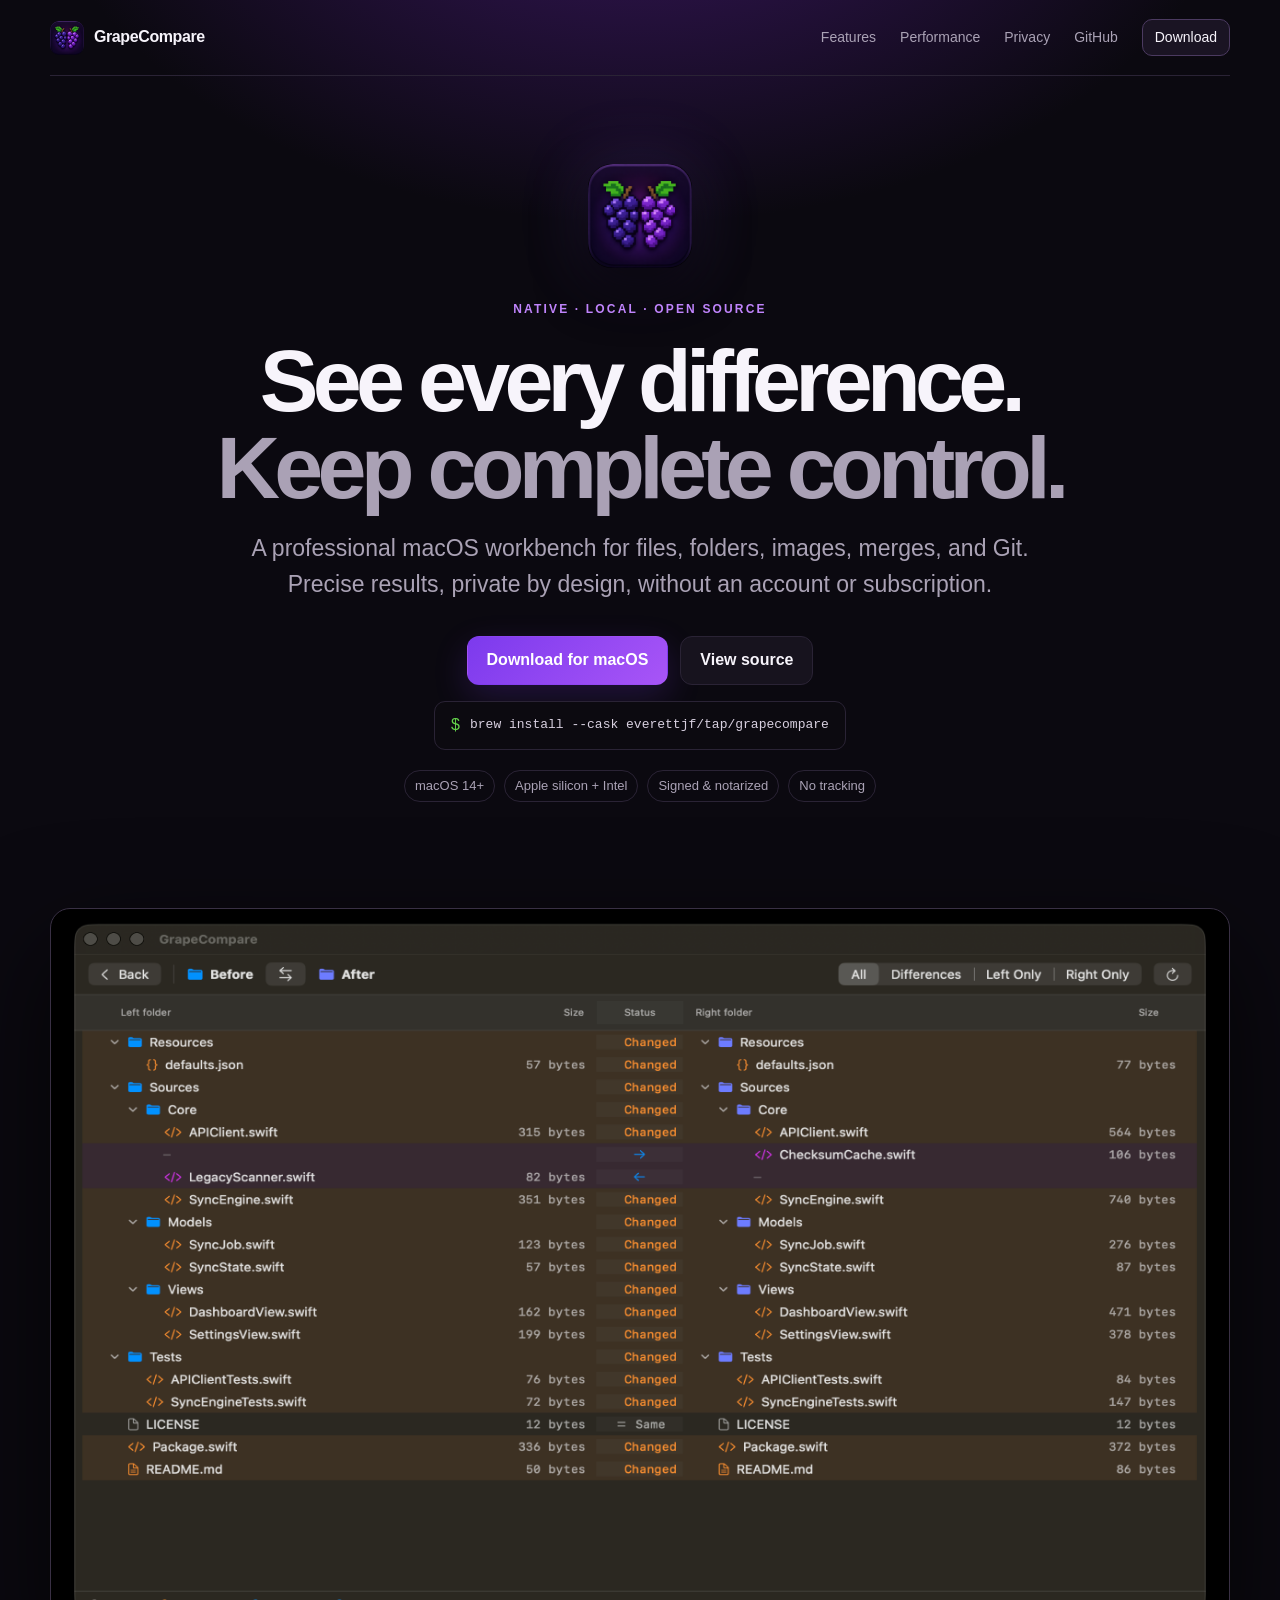
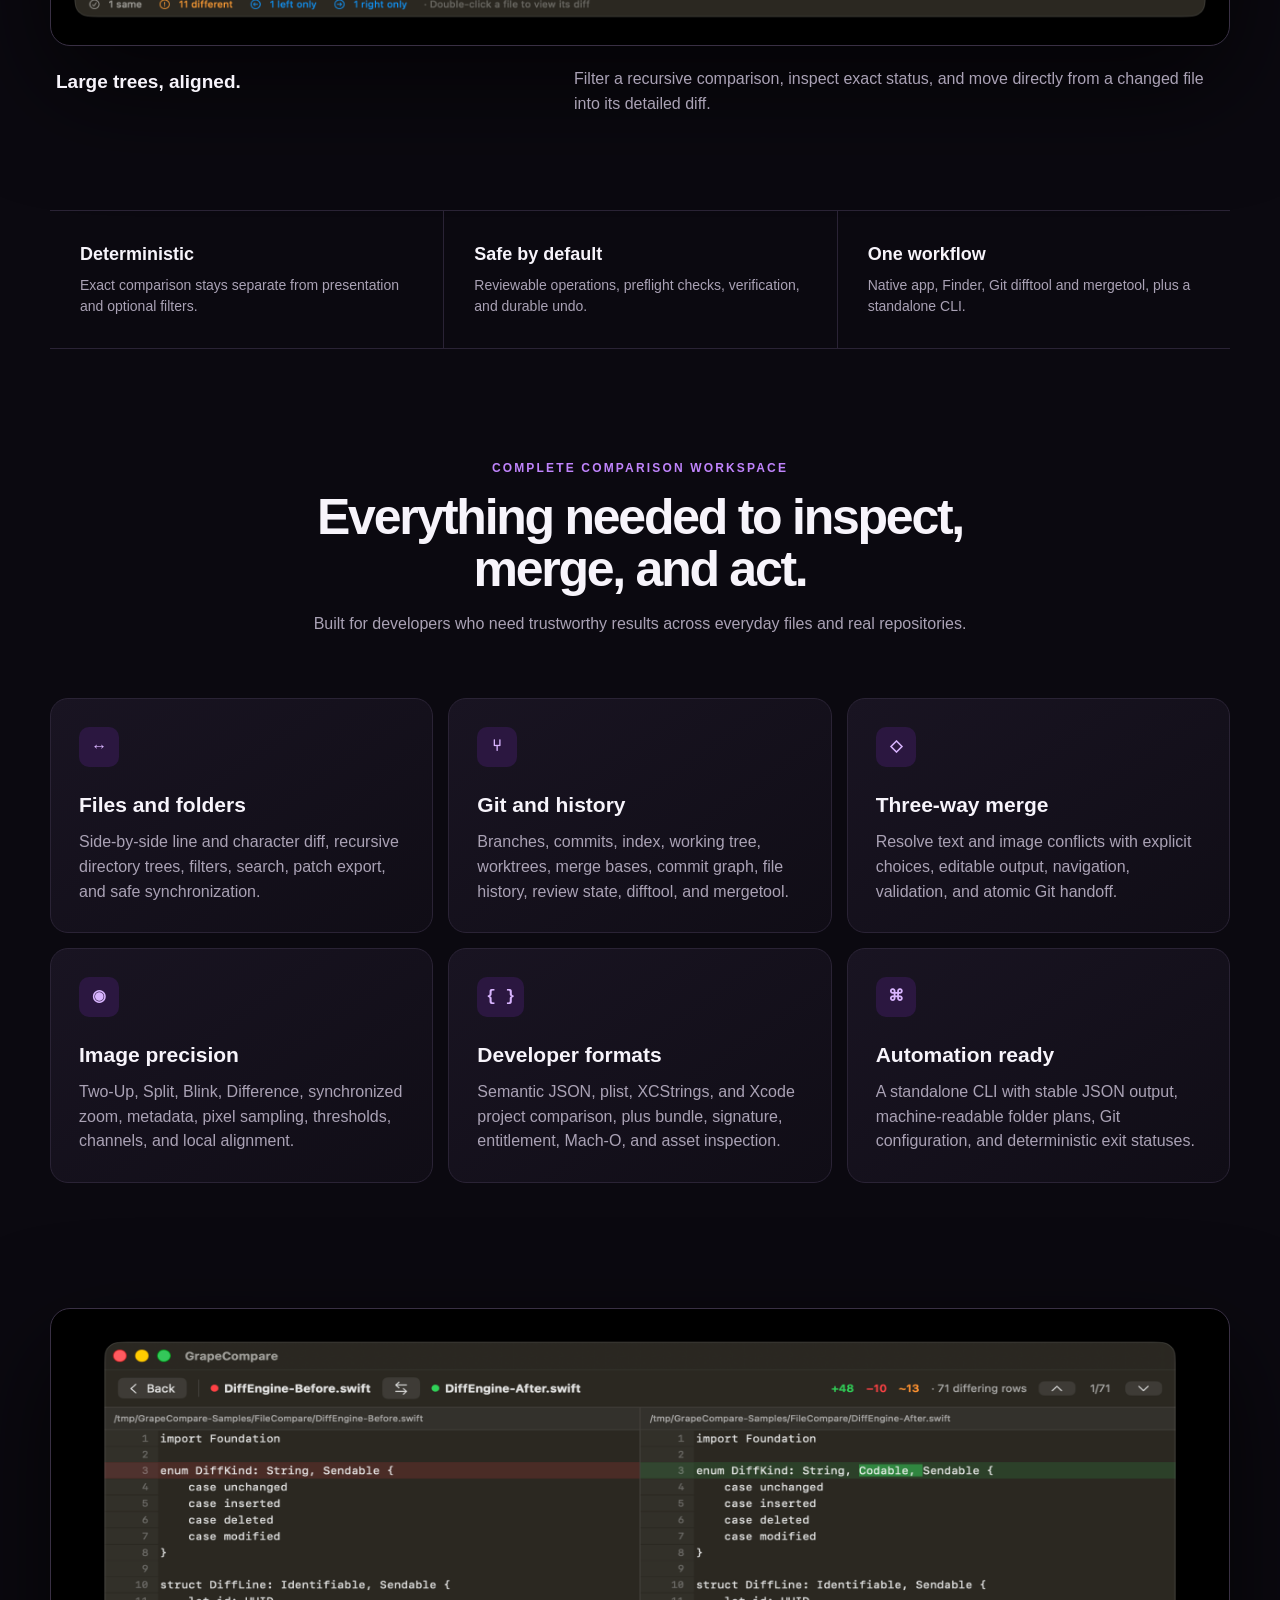
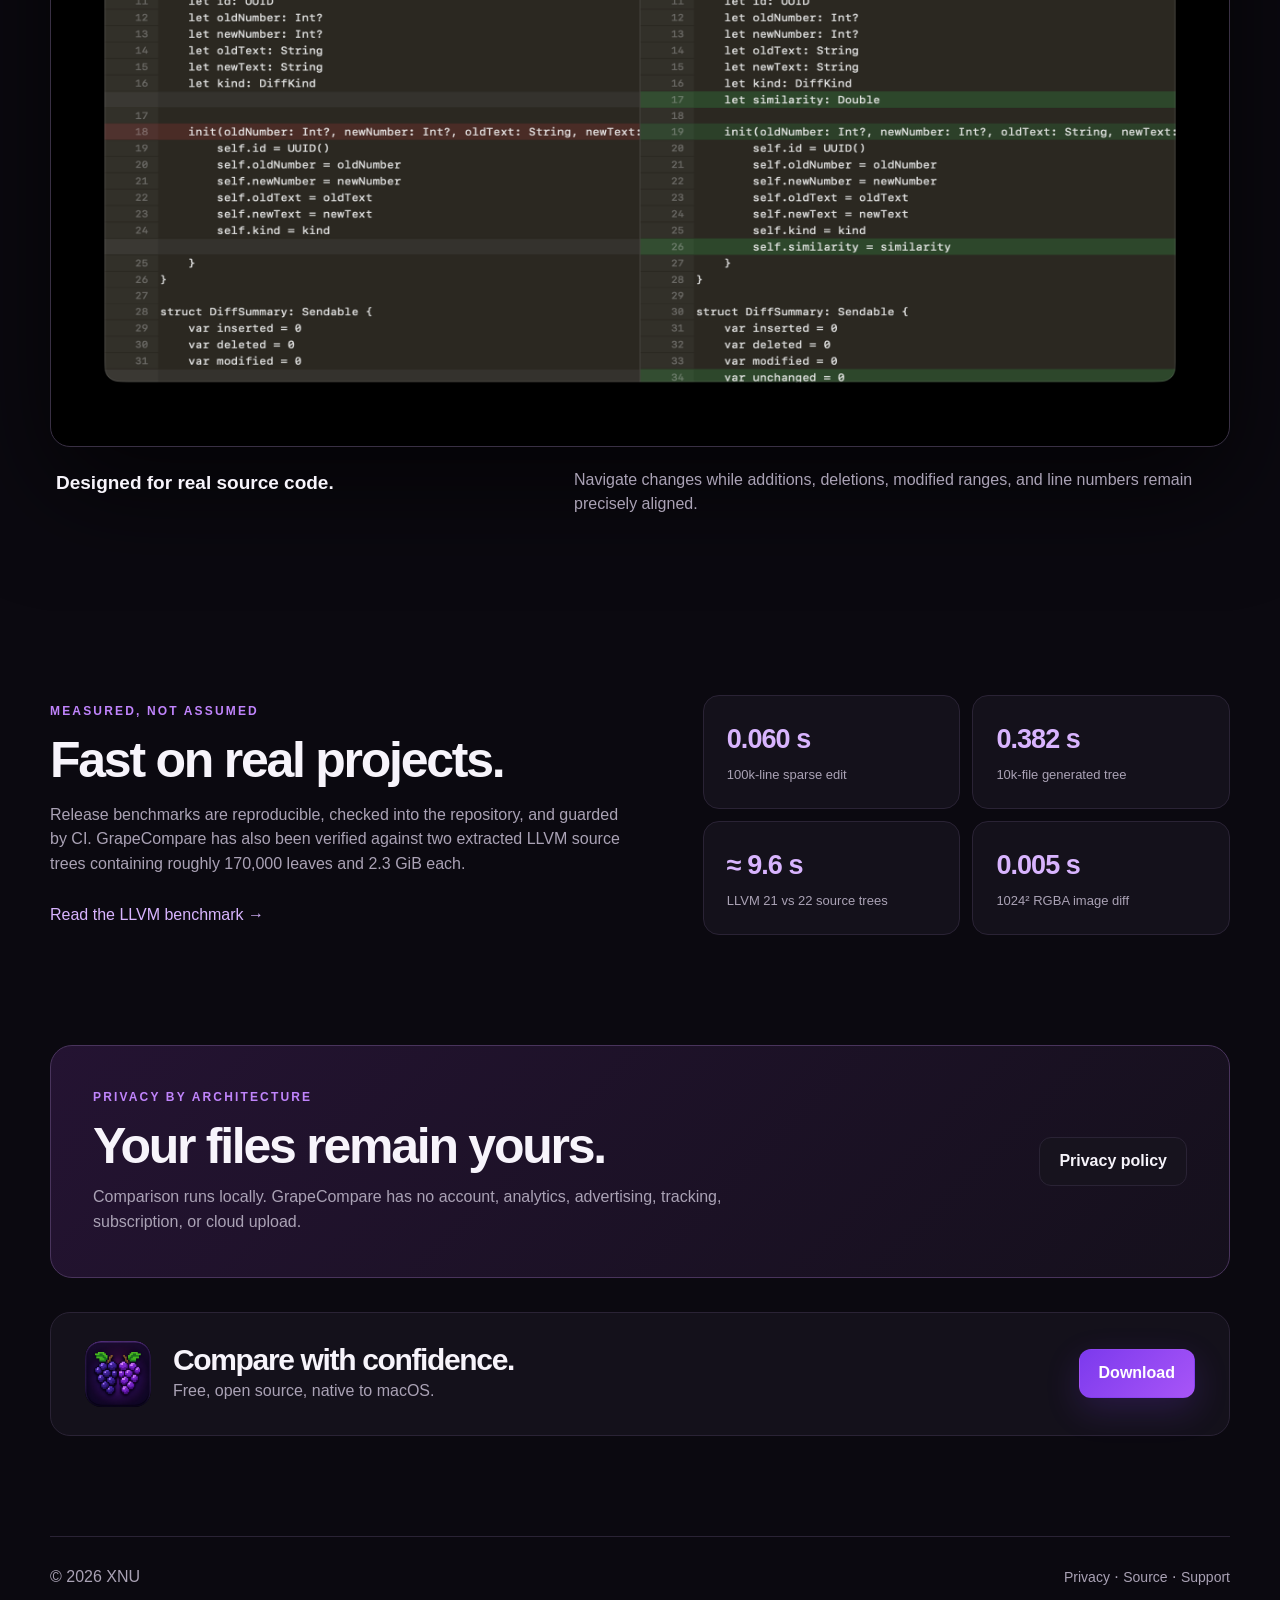
==== docs/index.html @ f24b2fc8 "Polish website and project documentation" ====
<!doctype html>
<html lang="en">
<head>
  <meta charset="utf-8">
  <meta name="viewport" content="width=device-width,initial-scale=1">
  <meta name="description" content="GrapeCompare is a fast, native, open-source comparison app for files, folders, images, merges, and Git on macOS.">
  <meta name="theme-color" content="#100d18">
  <meta property="og:title" content="GrapeCompare — Professional comparison for macOS">
  <meta property="og:description" content="Compare files, folders, images, merges, and Git locally—with no account or subscription.">
  <meta property="og:image" content="https://xnu.app/grapecompare/assets/app-icon.png">
  <title>GrapeCompare — Professional comparison for macOS</title>
  <link rel="icon" href="assets/app-icon.png">
  <link rel="apple-touch-icon" href="assets/app-icon.png">
  <link rel="stylesheet" href="style.css">
</head>
<body>
  <nav class="nav wrap" aria-label="Main navigation">
    <a class="brand" href="./"><img src="assets/app-icon.png" alt="">GrapeCompare</a>
    <div class="nav-links">
      <a href="#features">Features</a>
      <a href="#performance">Performance</a>
      <a href="privacy.html">Privacy</a>
      <a href="https://github.com/everettjf/grapecompare">GitHub</a>
      <a class="nav-download" href="https://github.com/everettjf/grapecompare/releases/latest">Download</a>
    </div>
  </nav>

  <main>
    <section class="hero wrap">
      <div class="hero-icon"><img src="assets/app-icon.png" alt="GrapeCompare pixel-art grape icon"></div>
      <div class="eyebrow">Native · Local · Open source</div>
      <h1>See every difference.<br><span>Keep complete control.</span></h1>
      <p class="lead">A professional macOS workbench for files, folders, images, merges, and Git. Precise results, private by design, without an account or subscription.</p>
      <div class="actions">
        <a class="button primary" href="https://github.com/everettjf/grapecompare/releases/latest">Download for macOS</a>
        <a class="button" href="https://github.com/everettjf/grapecompare">View source</a>
      </div>
      <div class="install-command" aria-label="Homebrew install command"><span>$</span><code>brew install --cask everettjf/tap/grapecompare</code></div>
      <div class="trust"><span>macOS 14+</span><span>Apple silicon + Intel</span><span>Signed &amp; notarized</span><span>No tracking</span></div>
    </section>

    <section class="showcase wrap">
      <div class="window"><img src="assets/folder-diff.png" alt="GrapeCompare showing an aligned project folder comparison"></div>
      <div class="caption"><strong>Large trees, aligned.</strong><span>Filter a recursive comparison, inspect exact status, and move directly from a changed file into its detailed diff.</span></div>
    </section>

    <section class="proof wrap" aria-label="Product principles">
      <div><strong>Deterministic</strong><span>Exact comparison stays separate from presentation and optional filters.</span></div>
      <div><strong>Safe by default</strong><span>Reviewable operations, preflight checks, verification, and durable undo.</span></div>
      <div><strong>One workflow</strong><span>Native app, Finder, Git difftool and mergetool, plus a standalone CLI.</span></div>
    </section>

    <section id="features" class="section-heading wrap">
      <div class="eyebrow">Complete comparison workspace</div>
      <h2>Everything needed to inspect, merge, and act.</h2>
      <p>Built for developers who need trustworthy results across everyday files and real repositories.</p>
    </section>

    <section class="features wrap">
      <article><span class="feature-icon">↔</span><h3>Files and folders</h3><p>Side-by-side line and character diff, recursive directory trees, filters, search, patch export, and safe synchronization.</p></article>
      <article><span class="feature-icon">⑂</span><h3>Git and history</h3><p>Branches, commits, index, working tree, worktrees, merge bases, commit graph, file history, review state, difftool, and mergetool.</p></article>
      <article><span class="feature-icon">◇</span><h3>Three-way merge</h3><p>Resolve text and image conflicts with explicit choices, editable output, navigation, validation, and atomic Git handoff.</p></article>
      <article><span class="feature-icon">◉</span><h3>Image precision</h3><p>Two-Up, Split, Blink, Difference, synchronized zoom, metadata, pixel sampling, thresholds, channels, and local alignment.</p></article>
      <article><span class="feature-icon">{ }</span><h3>Developer formats</h3><p>Semantic JSON, plist, XCStrings, and Xcode project comparison, plus bundle, signature, entitlement, Mach-O, and asset inspection.</p></article>
      <article><span class="feature-icon">⌘</span><h3>Automation ready</h3><p>A standalone CLI with stable JSON output, machine-readable folder plans, Git configuration, and deterministic exit statuses.</p></article>
    </section>

    <section class="showcase second wrap">
      <div class="window"><img src="assets/file-diff.png" alt="GrapeCompare showing a side-by-side Swift source comparison"></div>
      <div class="caption"><strong>Designed for real source code.</strong><span>Navigate changes while additions, deletions, modified ranges, and line numbers remain precisely aligned.</span></div>
    </section>

    <section id="performance" class="performance wrap">
      <div>
        <div class="eyebrow">Measured, not assumed</div>
        <h2>Fast on real projects.</h2>
        <p>Release benchmarks are reproducible, checked into the repository, and guarded by CI. GrapeCompare has also been verified against two extracted LLVM source trees containing roughly 170,000 leaves and 2.3 GiB each.</p>
        <a href="https://github.com/everettjf/grapecompare/blob/main/docs/llvm-real-world-benchmark.md">Read the LLVM benchmark →</a>
      </div>
      <dl>
        <div><dt>0.060 s</dt><dd>100k-line sparse edit</dd></div>
        <div><dt>0.382 s</dt><dd>10k-file generated tree</dd></div>
        <div><dt>≈ 9.6 s</dt><dd>LLVM 21 vs 22 source trees</dd></div>
        <div><dt>0.005 s</dt><dd>1024² RGBA image diff</dd></div>
      </dl>
    </section>

    <section class="privacy-callout wrap">
      <div><div class="eyebrow">Privacy by architecture</div><h2>Your files remain yours.</h2><p>Comparison runs locally. GrapeCompare has no account, analytics, advertising, tracking, subscription, or cloud upload.</p></div>
      <a class="button" href="privacy.html">Privacy policy</a>
    </section>

    <section class="final-cta wrap">
      <img src="assets/app-icon.png" alt="">
      <div><h2>Compare with confidence.</h2><p>Free, open source, native to macOS.</p></div>
      <a class="button primary" href="https://github.com/everettjf/grapecompare/releases/latest">Download</a>
    </section>
  </main>

  <footer class="wrap"><span>© 2026 XNU</span><span><a href="privacy.html">Privacy</a> · <a href="https://github.com/everettjf/grapecompare">Source</a> · <a href="https://github.com/everettjf/grapecompare/issues">Support</a></span></footer>
</body>
</html>
---- docs/style.css ----
:root{color-scheme:dark;--bg:#0b0910;--panel:#14111b;--panel-2:#191422;--line:#2a2335;--text:#f7f4fb;--muted:#aaa2b5;--purple:#a855f7;--purple-2:#7c3aed;--green:#65d44b;--max:1180px}*{box-sizing:border-box}html{scroll-behavior:smooth}body{margin:0;background:radial-gradient(850px 560px at 50% -180px,#3b1763 0,transparent 72%),var(--bg);color:var(--text);font-family:-apple-system,BlinkMacSystemFont,"SF Pro Display","Segoe UI",sans-serif;line-height:1.55}a{color:inherit;text-decoration:none}.wrap{width:min(calc(100% - 40px),var(--max));margin-inline:auto}.nav{min-height:76px;display:flex;align-items:center;justify-content:space-between;border-bottom:1px solid var(--line)}.brand{display:flex;align-items:center;gap:10px;font-weight:760;letter-spacing:-.025em}.brand img{width:34px;height:34px;border-radius:9px}.nav-links{display:flex;align-items:center;gap:24px}.nav-links>a,footer a{color:var(--muted);font-size:14px}.nav-links>a:hover,footer a:hover{color:var(--text)}.nav-links .nav-download{color:var(--text);border:1px solid #4b3a60;border-radius:10px;padding:7px 12px;background:#1a1423}.hero{text-align:center;padding:88px 0 76px}.hero-icon img{width:104px;height:104px;border-radius:24px;box-shadow:0 20px 50px #0009,0 0 70px #8b5cf633}.eyebrow{text-transform:uppercase;letter-spacing:.18em;font-size:12px;font-weight:750;color:#c084fc}.hero .eyebrow{margin-top:24px}h1{font-size:clamp(50px,7.5vw,88px);letter-spacing:-.065em;line-height:.98;margin:20px 0}h1 span{color:#aaa1b5}.lead{font-size:clamp(18px,2.1vw,23px);color:var(--muted);max-width:790px;margin:0 auto}.actions{display:flex;justify-content:center;gap:12px;margin:34px 0 16px}.button{display:inline-flex;min-height:48px;align-items:center;justify-content:center;border:1px solid var(--line);background:#17131e;border-radius:12px;padding:11px 19px;font-weight:680}.button:hover{border-color:#5d4a73;transform:translateY(-1px)}.button.primary{background:linear-gradient(135deg,var(--purple-2),var(--purple));border-color:transparent;color:white;box-shadow:0 12px 34px #7c3aed33}.install-command{display:inline-flex;align-items:center;gap:10px;max-width:100%;padding:11px 16px;border:1px solid var(--line);border-radius:11px;background:#0c0a10;color:#d8d0e0;overflow:auto}.install-command span{color:var(--green)}.install-command code{white-space:nowrap}.trust{display:flex;justify-content:center;flex-wrap:wrap;gap:9px;margin-top:20px}.trust span{border:1px solid var(--line);border-radius:999px;color:var(--muted);font-size:13px;padding:5px 10px}.showcase{padding:30px 0 72px}.window{border:1px solid #393044;border-radius:20px;overflow:hidden;background:#000;box-shadow:0 40px 110px #000a}.window img{display:block;width:100%;height:auto}.caption{display:flex;justify-content:space-between;gap:30px;padding:21px 6px;color:var(--muted)}.caption strong{color:var(--text);font-size:19px}.caption span{max-width:650px}.proof{display:grid;grid-template-columns:repeat(3,1fr);border-block:1px solid var(--line);margin-bottom:110px}.proof div{padding:30px}.proof div+div{border-left:1px solid var(--line)}.proof strong,.proof span{display:block}.proof strong{font-size:18px;margin-bottom:6px}.proof span{color:var(--muted);font-size:14px}.section-heading{text-align:center;max-width:760px}.section-heading h2,.performance h2,.privacy-callout h2,.final-cta h2{font-size:clamp(34px,5vw,50px);line-height:1.05;letter-spacing:-.045em;margin:13px 0}.section-heading p,.performance p,.privacy-callout p,.final-cta p,.features p,.policy p{color:var(--muted)}.features{display:grid;grid-template-columns:repeat(3,1fr);gap:15px;padding:46px 0 110px}.features article{padding:28px;border:1px solid var(--line);border-radius:18px;background:linear-gradient(145deg,var(--panel-2),#100d16)}.features h3{font-size:21px;margin:22px 0 8px}.features p{margin:0}.feature-icon{display:inline-flex;align-items:center;justify-content:center;min-width:40px;height:40px;padding:0 9px;border-radius:10px;background:#2b1740;color:#d8b4fe;font-family:ui-monospace,monospace;font-weight:700}.second{padding-top:15px}.performance{display:grid;grid-template-columns:1.05fr .95fr;gap:70px;align-items:center;padding:85px 0 110px}.performance p{max-width:600px}.performance a{display:inline-block;color:#d8b4fe;margin-top:10px}.performance dl{display:grid;grid-template-columns:1fr 1fr;gap:12px;margin:0}.performance dl div{padding:23px;border:1px solid var(--line);border-radius:16px;background:var(--panel)}.performance dt{font-size:27px;font-weight:750;letter-spacing:-.035em;color:#d8b4fe}.performance dd{margin:4px 0 0;color:var(--muted);font-size:13px}.privacy-callout{margin-bottom:34px;padding:42px;border:1px solid #49345c;border-radius:22px;background:linear-gradient(135deg,#241332,#15101c);display:flex;align-items:center;justify-content:space-between;gap:30px}.privacy-callout p{max-width:700px;margin:0}.final-cta{margin-bottom:100px;padding:28px 34px;border:1px solid var(--line);border-radius:20px;display:flex;align-items:center;gap:22px;background:var(--panel)}.final-cta img{width:66px;height:66px;border-radius:16px}.final-cta div{flex:1}.final-cta h2{font-size:30px;margin:0}.final-cta p{margin:4px 0 0}.policy{max-width:820px;padding:90px 0 120px}.policy h1{font-size:clamp(52px,8vw,78px);margin-bottom:28px}.policy .lead{text-align:left;margin:0 0 68px}.policy section{border-top:1px solid var(--line);padding:28px 0}.policy section h2{font-size:22px;margin:0 0 8px}.policy section p{margin:0}.policy section a{color:#d8b4fe;text-decoration:underline}footer{border-top:1px solid var(--line);padding:28px 0 44px;color:var(--muted);display:flex;justify-content:space-between}@media(max-width:820px){.nav-links a:not(.nav-download){display:none}.hero{padding-top:68px}.proof,.features,.performance{grid-template-columns:1fr}.proof div+div{border-left:0;border-top:1px solid var(--line)}.proof{margin-bottom:80px}.features{padding-bottom:70px}.performance{gap:35px;padding-top:55px}.actions,.caption,.privacy-callout,.final-cta{flex-direction:column}.caption{gap:8px}.privacy-callout,.final-cta{align-items:flex-start;padding:28px}.privacy-callout .button,.final-cta .button{width:100%}}@media(max-width:520px){.wrap{width:min(calc(100% - 24px),var(--max))}.nav{min-height:66px}.hero-icon img{width:86px;height:86px}.hero{padding-top:52px}.actions{align-items:stretch}.actions .button{width:100%}.performance dl{grid-template-columns:1fr}.caption{padding-inline:2px}footer{gap:12px;flex-direction:column}}
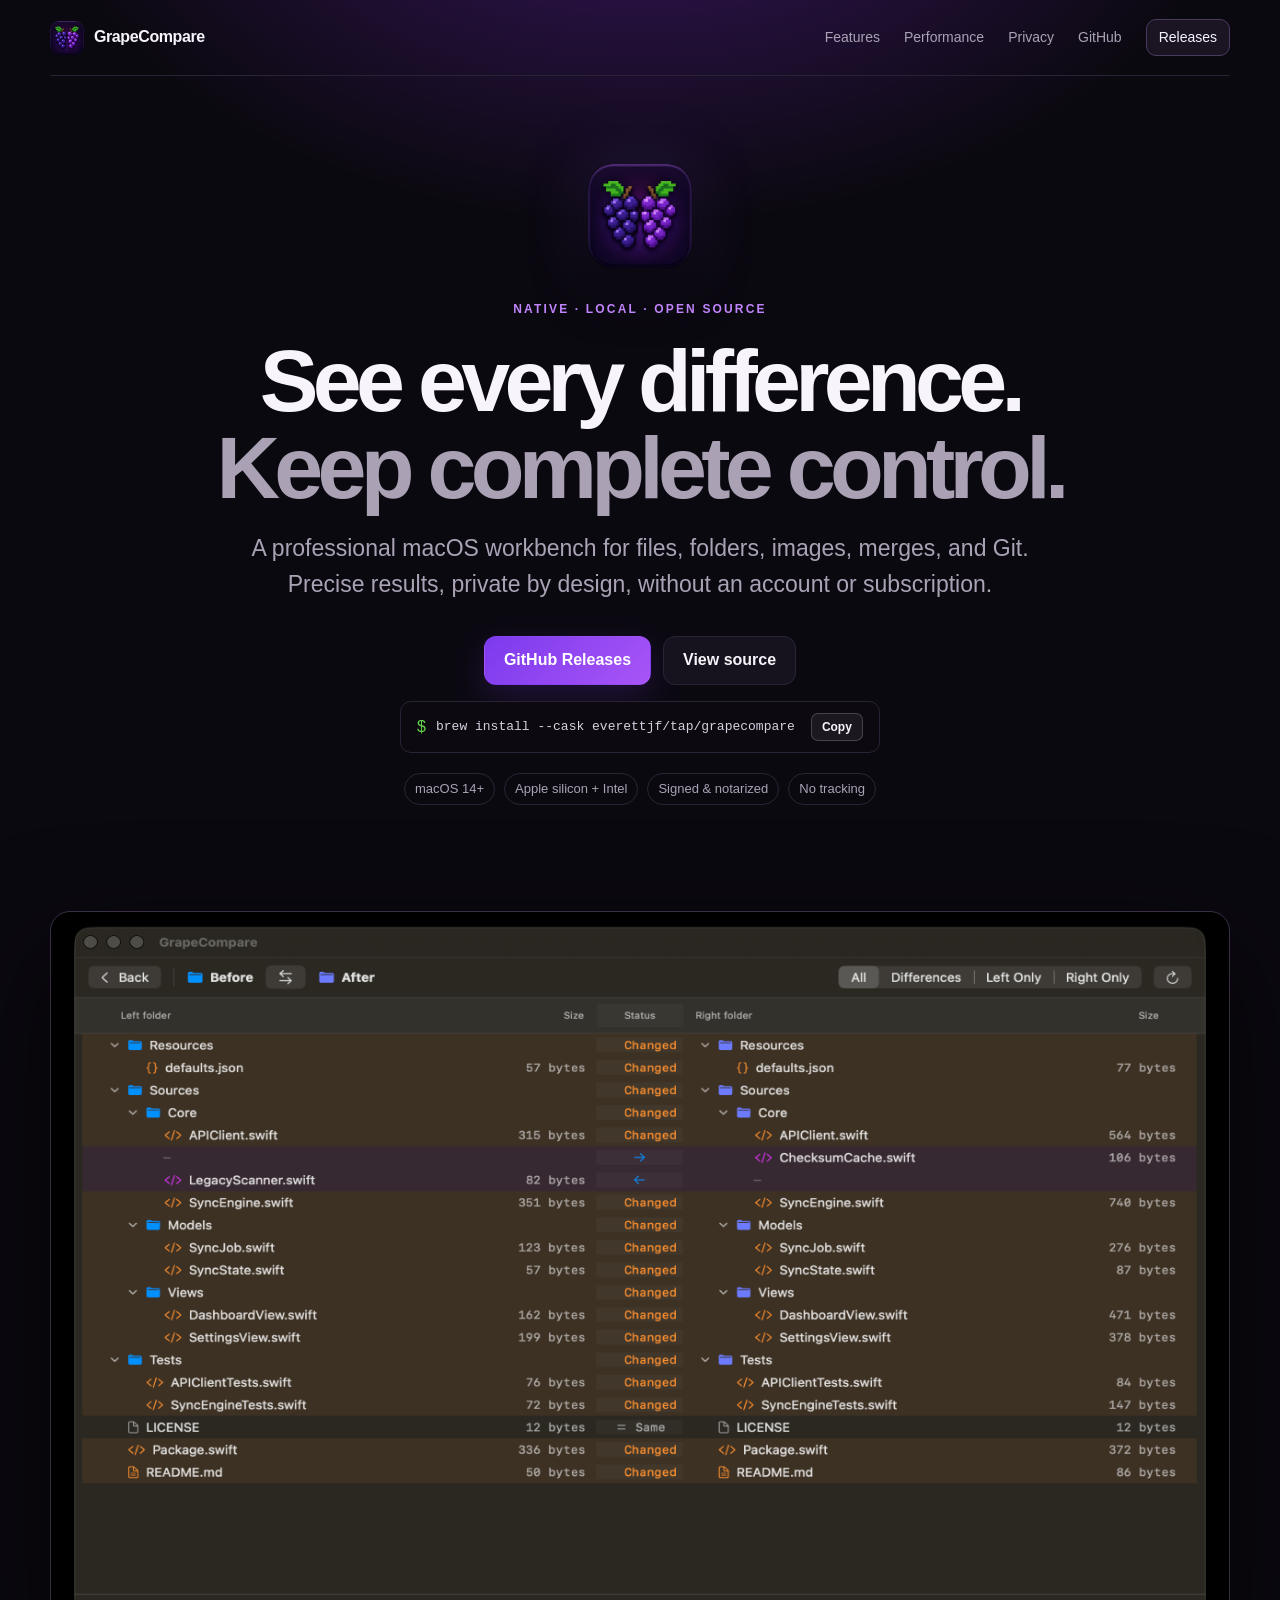
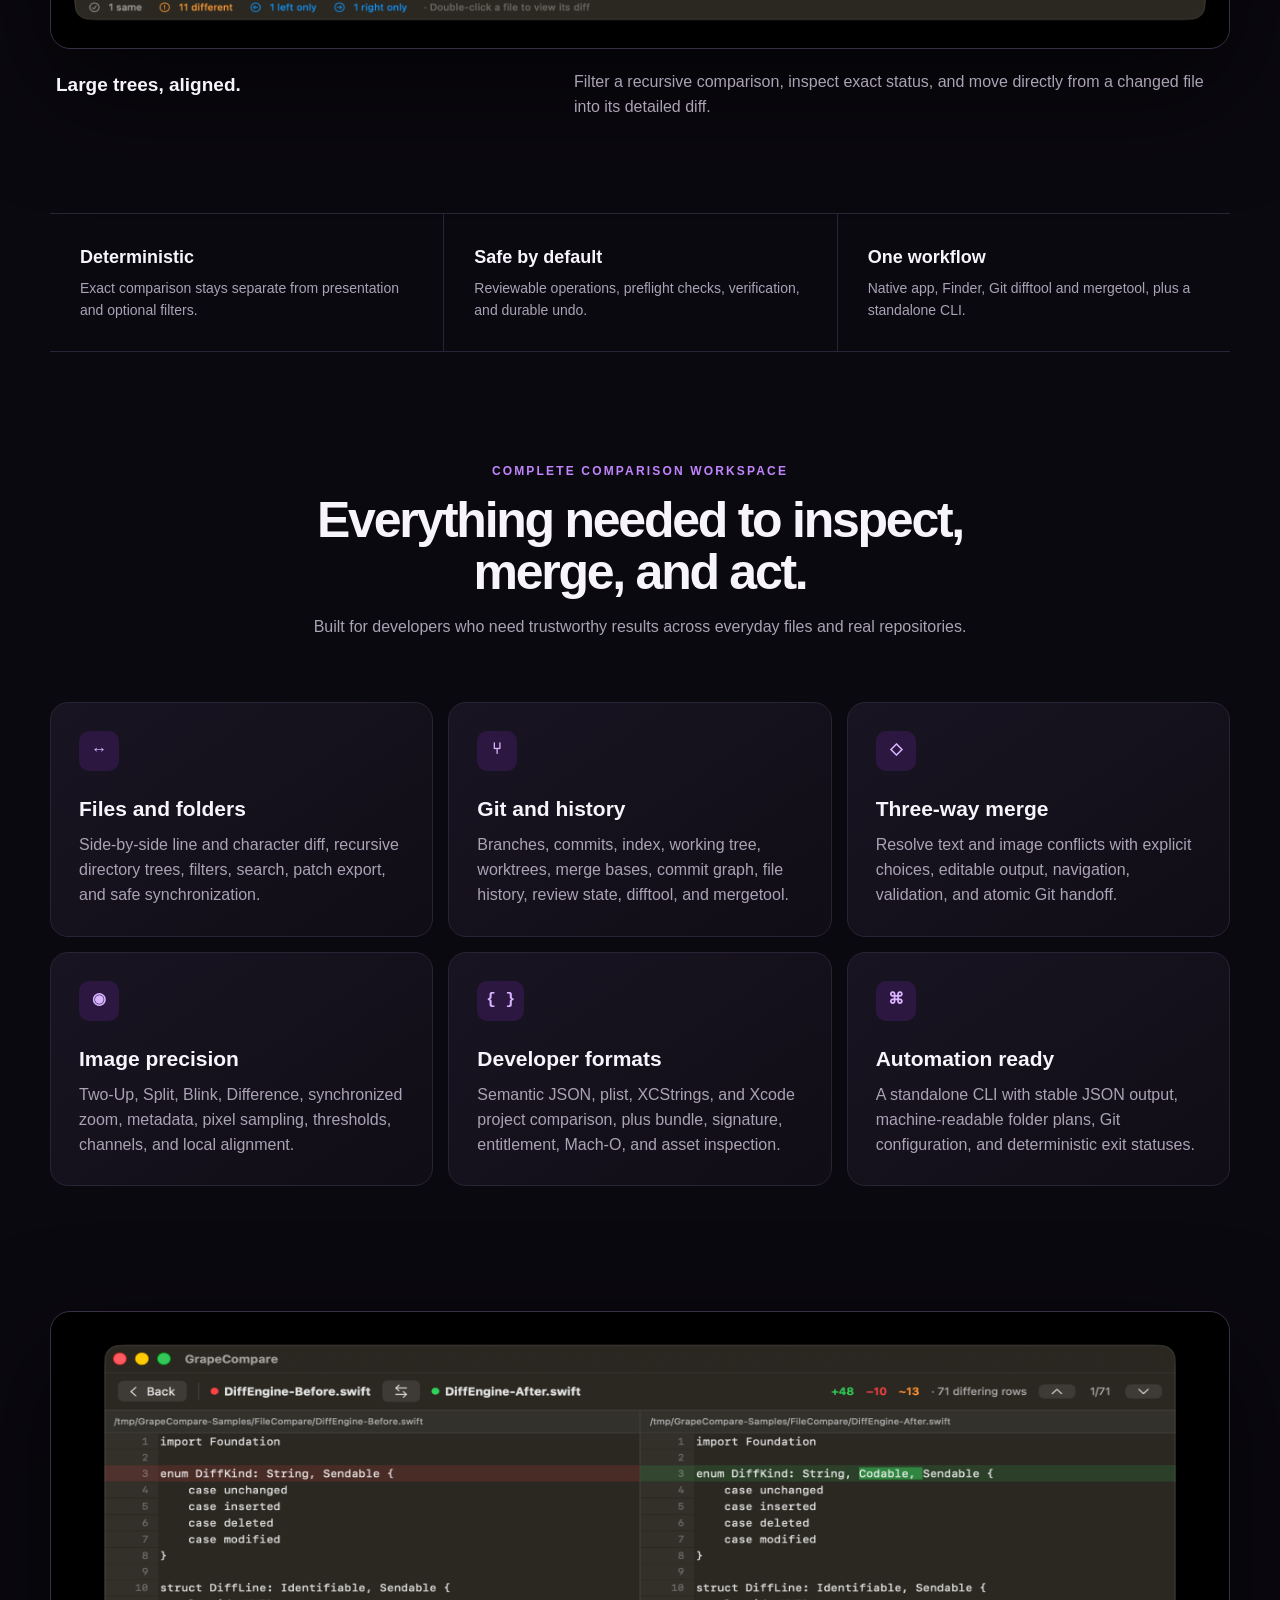
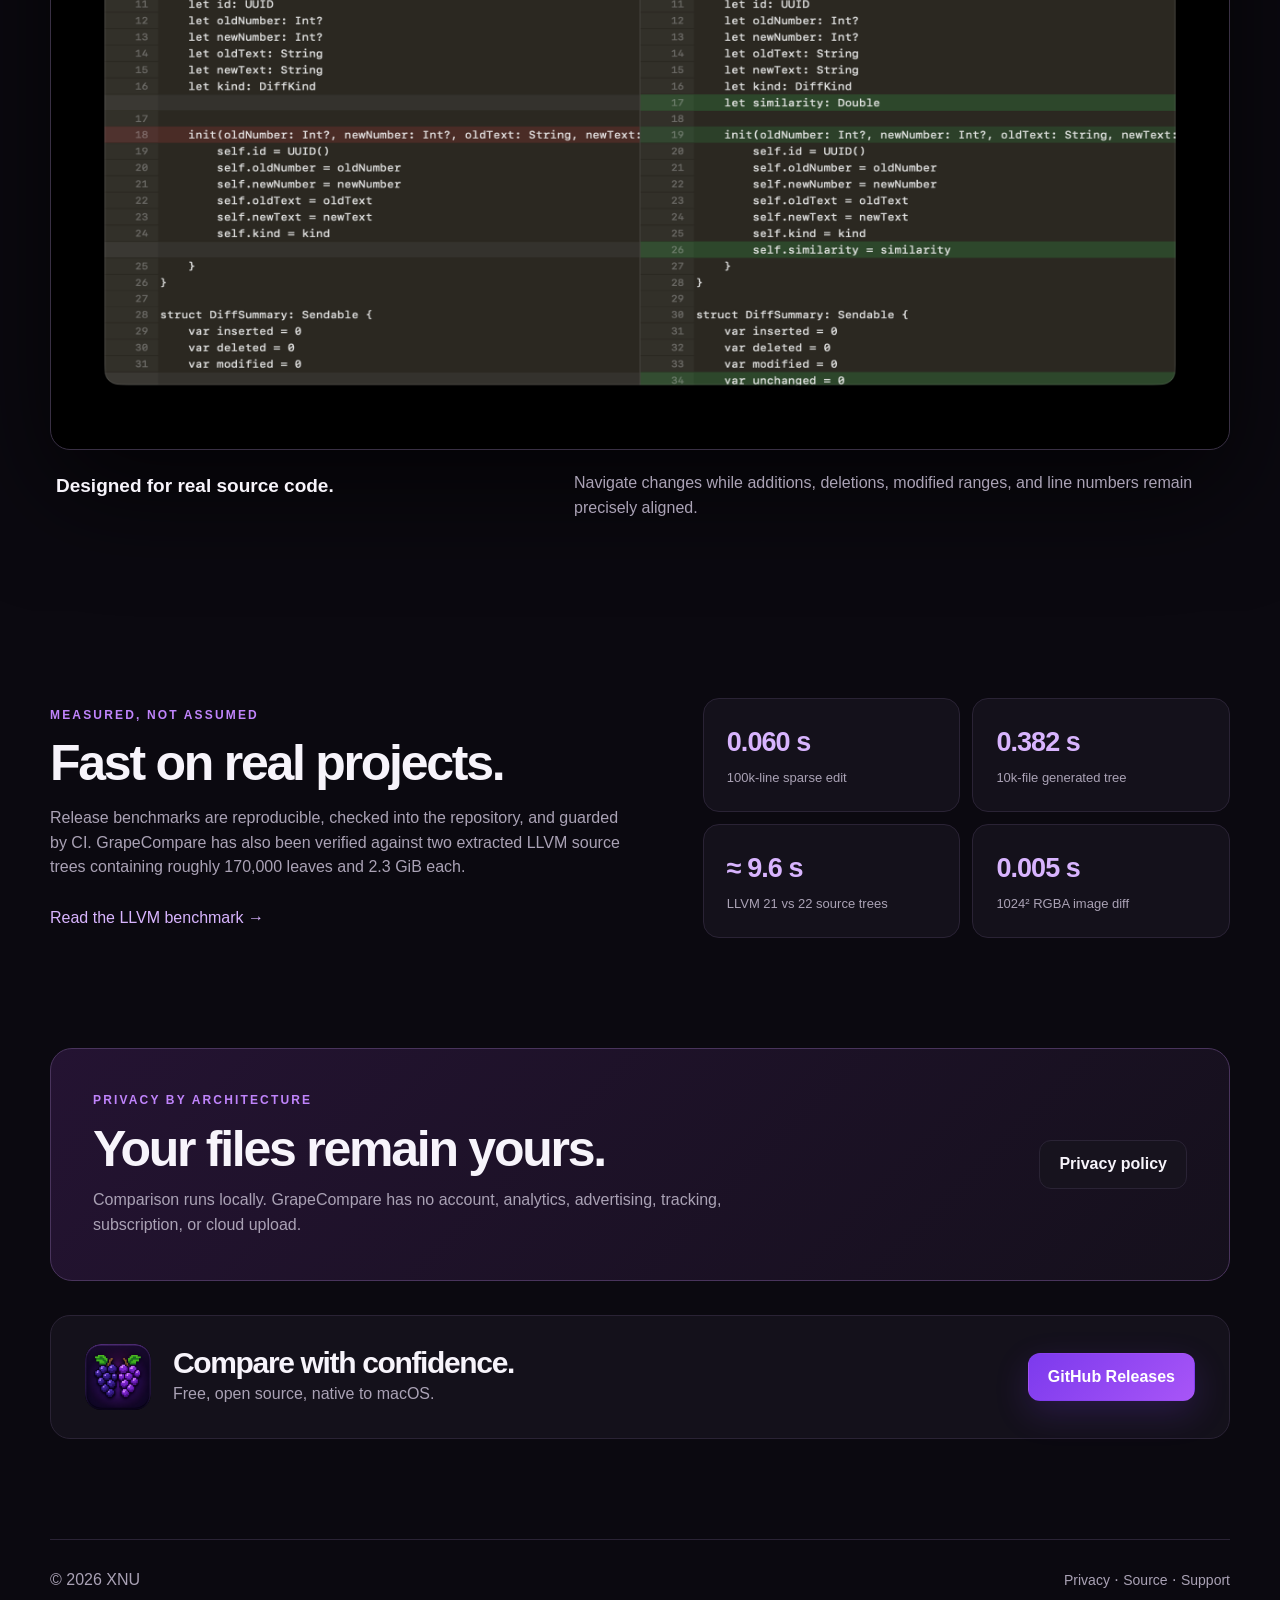
==== commit 15320398: "feat: improve website install actions" ====
--- a/docs/index.html
+++ b/docs/index.html
@@ -12,6 +12,7 @@
   <link rel="icon" href="assets/app-icon.png">
   <link rel="apple-touch-icon" href="assets/app-icon.png">
   <link rel="stylesheet" href="style.css">
+  <link rel="stylesheet" href="copy-command.css">
 </head>
 <body>
   <nav class="nav wrap" aria-label="Main navigation">
@@ -21,7 +22,7 @@
       <a href="#performance">Performance</a>
       <a href="privacy.html">Privacy</a>
       <a href="https://github.com/everettjf/grapecompare">GitHub</a>
-      <a class="nav-download" href="https://github.com/everettjf/grapecompare/releases/latest">Download</a>
+      <a class="nav-download" href="https://github.com/everettjf/grapecompare/releases/latest" target="_blank" rel="noopener noreferrer">Releases</a>
     </div>
   </nav>
 
@@ -32,10 +33,10 @@
       <h1>See every difference.<br><span>Keep complete control.</span></h1>
       <p class="lead">A professional macOS workbench for files, folders, images, merges, and Git. Precise results, private by design, without an account or subscription.</p>
       <div class="actions">
-        <a class="button primary" href="https://github.com/everettjf/grapecompare/releases/latest">Download for macOS</a>
+        <a class="button primary" href="https://github.com/everettjf/grapecompare/releases/latest" target="_blank" rel="noopener noreferrer">GitHub Releases</a>
         <a class="button" href="https://github.com/everettjf/grapecompare">View source</a>
       </div>
-      <div class="install-command" aria-label="Homebrew install command"><span>$</span><code>brew install --cask everettjf/tap/grapecompare</code></div>
+      <div class="install-command" aria-label="Homebrew install command"><span>$</span><code>brew install --cask everettjf/tap/grapecompare</code><button class="copy-button" type="button" data-copy="brew install --cask everettjf/tap/grapecompare" aria-label="Copy Homebrew installation command">Copy</button></div>
       <div class="trust"><span>macOS 14+</span><span>Apple silicon + Intel</span><span>Signed &amp; notarized</span><span>No tracking</span></div>
     </section>
 
@@ -93,10 +94,11 @@
     <section class="final-cta wrap">
       <img src="assets/app-icon.png" alt="">
       <div><h2>Compare with confidence.</h2><p>Free, open source, native to macOS.</p></div>
-      <a class="button primary" href="https://github.com/everettjf/grapecompare/releases/latest">Download</a>
+      <a class="button primary" href="https://github.com/everettjf/grapecompare/releases/latest" target="_blank" rel="noopener noreferrer">GitHub Releases</a>
     </section>
   </main>
 
   <footer class="wrap"><span>© 2026 XNU</span><span><a href="privacy.html">Privacy</a> · <a href="https://github.com/everettjf/grapecompare">Source</a> · <a href="https://github.com/everettjf/grapecompare/issues">Support</a></span></footer>
+  <script src="copy-command.js"></script>
 </body>
 </html>
--- a/docs/copy-command.css
+++ b/docs/copy-command.css
@@ -0,0 +1 @@
+.copy-button{flex:0 0 auto;margin-left:6px;border:1px solid #ffffff30;border-radius:7px;background:#ffffff10;color:var(--text);padding:6px 10px;font:700 12px -apple-system,BlinkMacSystemFont,"Segoe UI",sans-serif;cursor:pointer}.copy-button:hover{background:#ffffff1c}.copy-button:focus-visible{outline:2px solid #c084fc;outline-offset:2px}
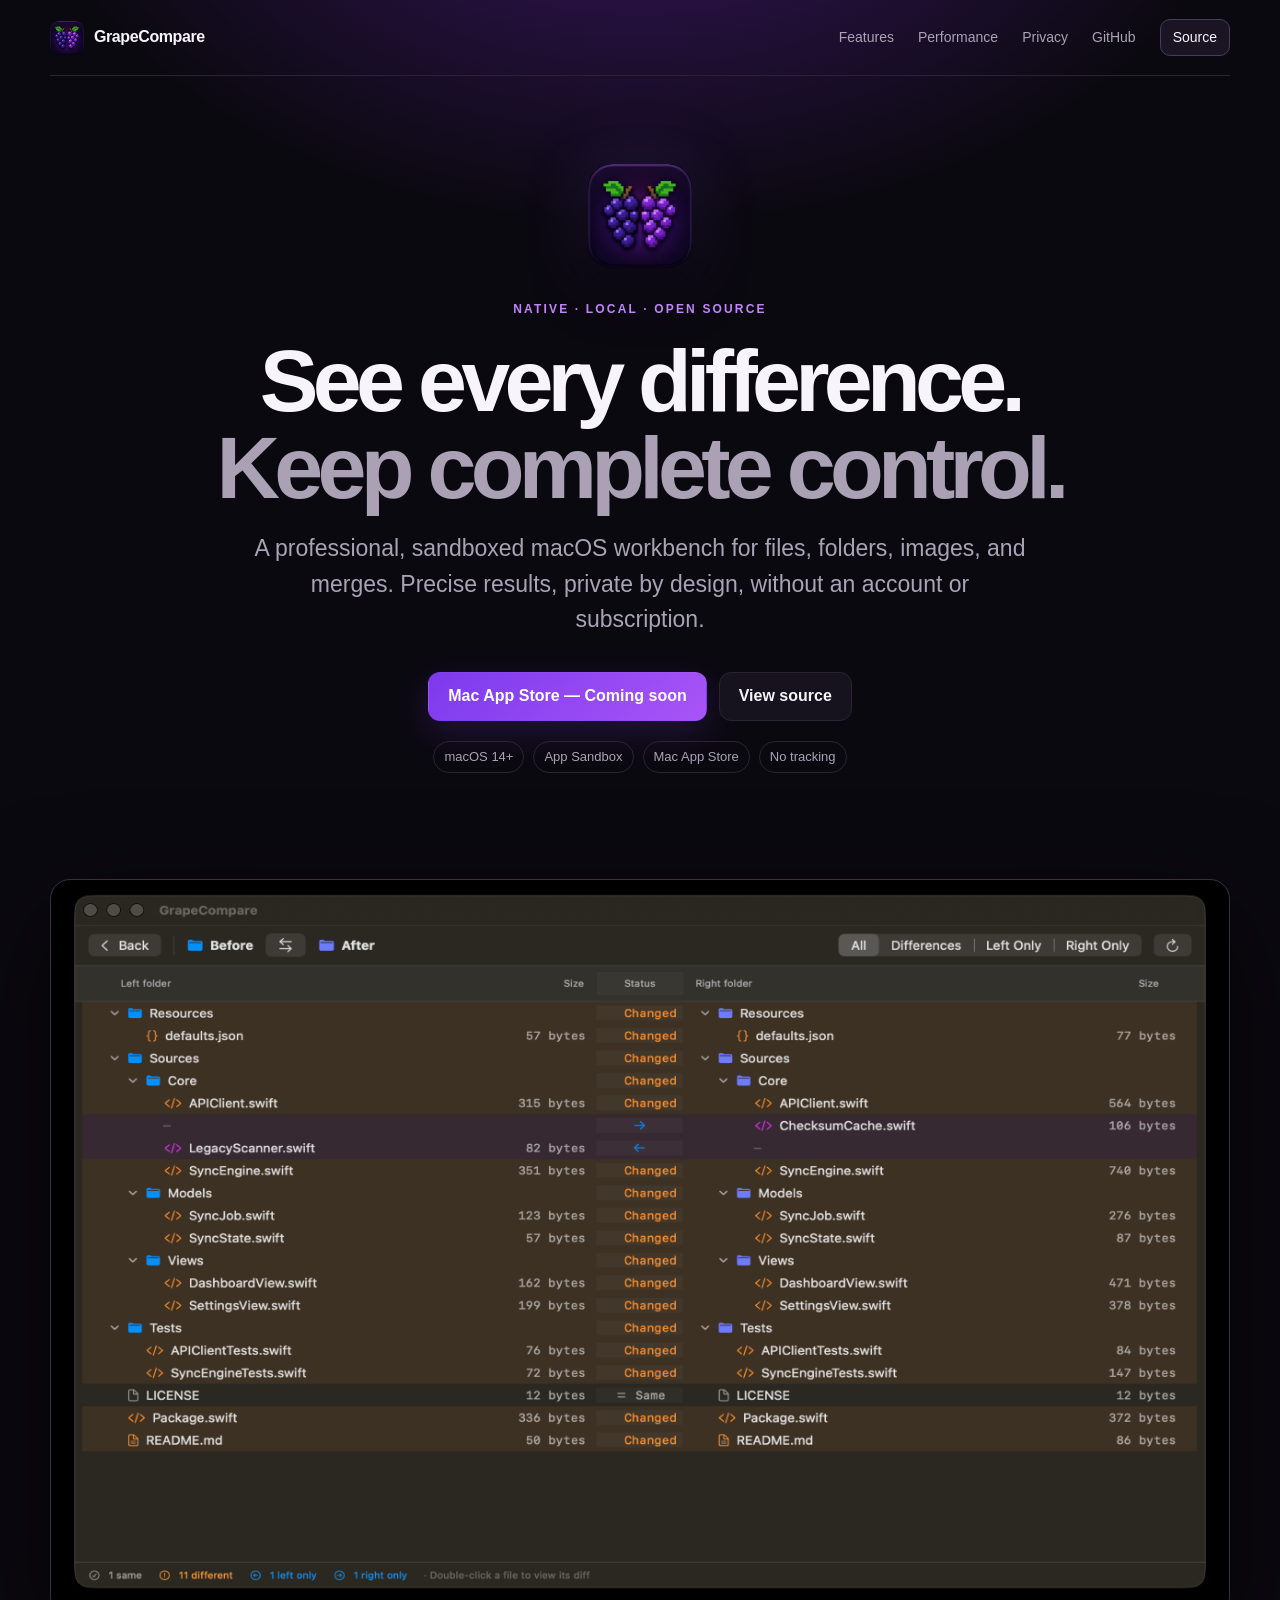
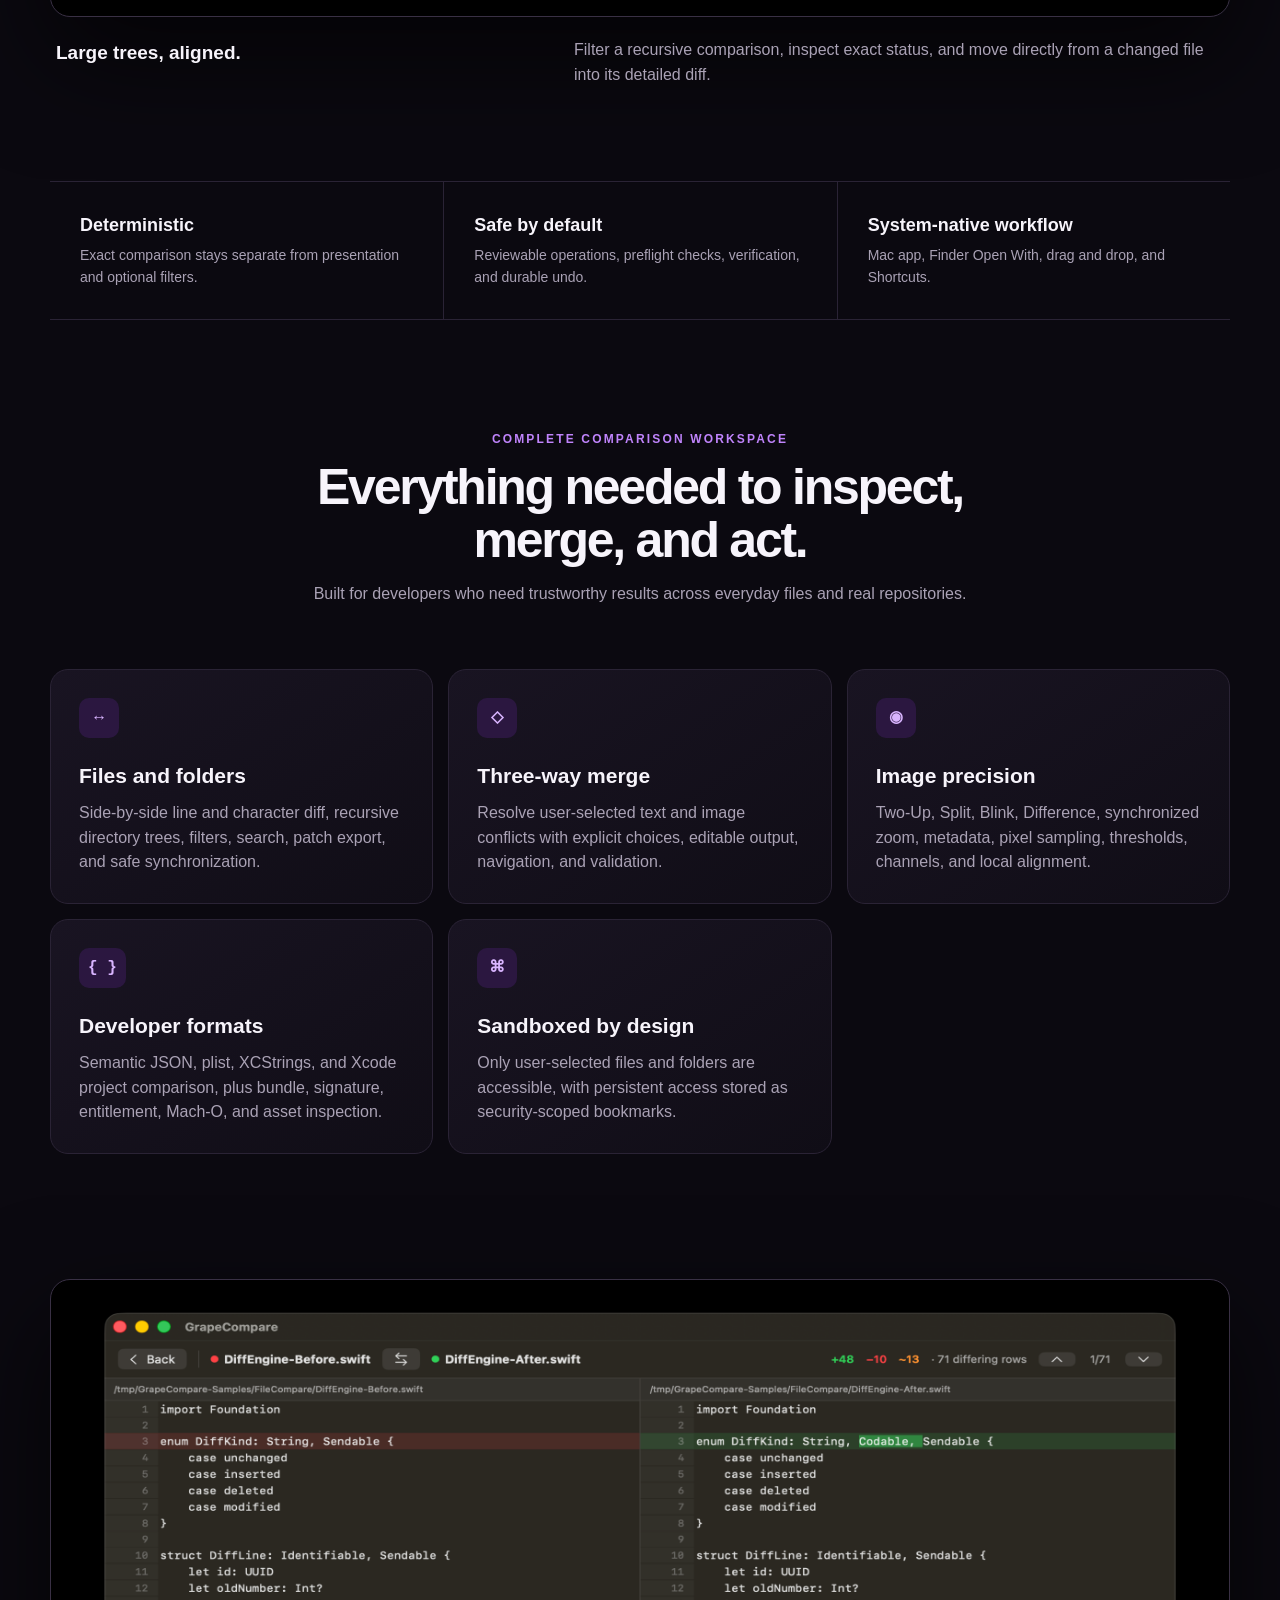
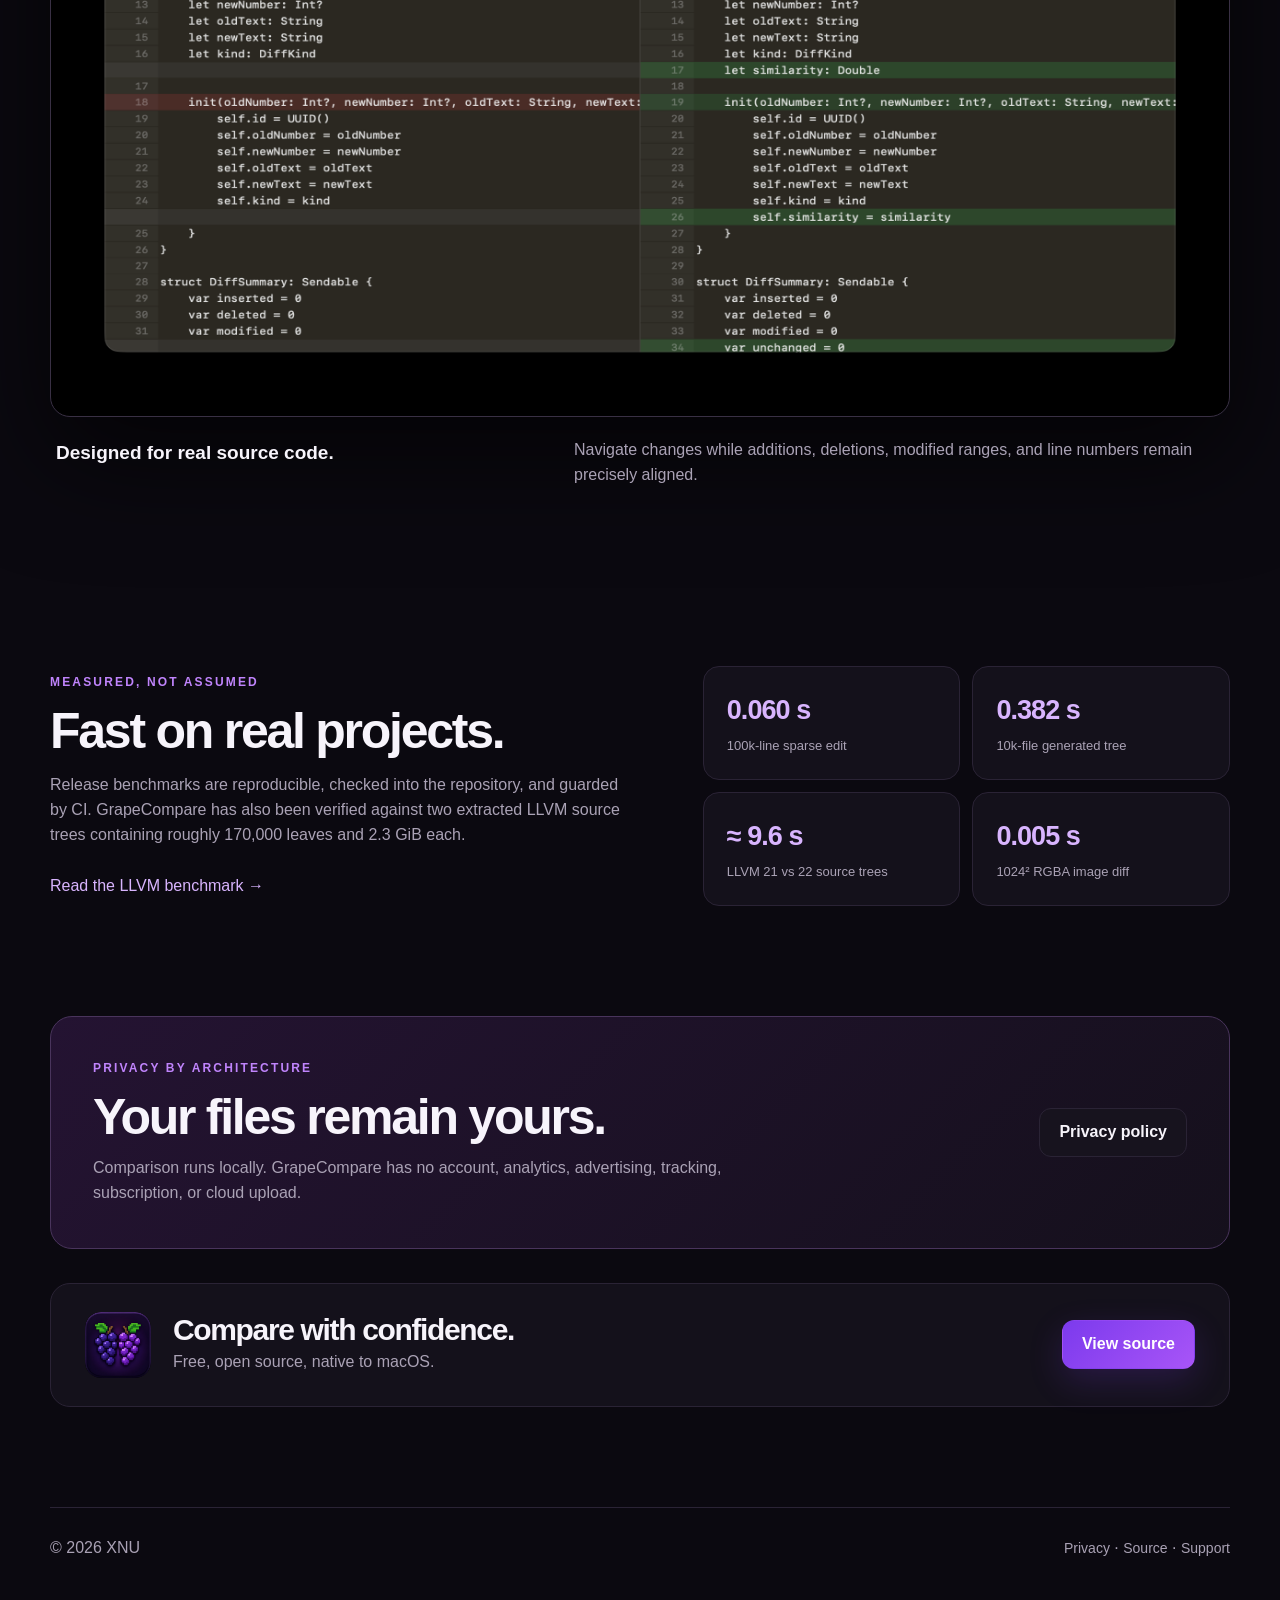
==== commit eb4ac6c9: "feat: make GrapeCompare App Store only" ====
--- a/docs/index.html
+++ b/docs/index.html
@@ -3,10 +3,10 @@
 <head>
   <meta charset="utf-8">
   <meta name="viewport" content="width=device-width,initial-scale=1">
-  <meta name="description" content="GrapeCompare is a fast, native, open-source comparison app for files, folders, images, merges, and Git on macOS.">
+  <meta name="description" content="GrapeCompare is a private, sandboxed Mac App Store comparison app for files, folders, images, and merges.">
   <meta name="theme-color" content="#100d18">
   <meta property="og:title" content="GrapeCompare — Professional comparison for macOS">
-  <meta property="og:description" content="Compare files, folders, images, merges, and Git locally—with no account or subscription.">
+  <meta property="og:description" content="Compare files, folders, images, and merges locally in the macOS App Sandbox.">
   <meta property="og:image" content="https://xnu.app/grapecompare/assets/app-icon.png">
   <title>GrapeCompare — Professional comparison for macOS</title>
   <link rel="icon" href="assets/app-icon.png">
@@ -22,7 +22,7 @@
       <a href="#performance">Performance</a>
       <a href="privacy.html">Privacy</a>
       <a href="https://github.com/everettjf/grapecompare">GitHub</a>
-      <a class="nav-download" href="https://github.com/everettjf/grapecompare/releases/latest" target="_blank" rel="noopener noreferrer">Releases</a>
+      <a class="nav-download" href="https://github.com/everettjf/grapecompare" target="_blank" rel="noopener noreferrer">Source</a>
     </div>
   </nav>
 
@@ -31,13 +31,12 @@
       <div class="hero-icon"><img src="assets/app-icon.png" alt="GrapeCompare pixel-art grape icon"></div>
       <div class="eyebrow">Native · Local · Open source</div>
       <h1>See every difference.<br><span>Keep complete control.</span></h1>
-      <p class="lead">A professional macOS workbench for files, folders, images, merges, and Git. Precise results, private by design, without an account or subscription.</p>
+      <p class="lead">A professional, sandboxed macOS workbench for files, folders, images, and merges. Precise results, private by design, without an account or subscription.</p>
       <div class="actions">
-        <a class="button primary" href="https://github.com/everettjf/grapecompare/releases/latest" target="_blank" rel="noopener noreferrer">GitHub Releases</a>
+        <span class="button primary" aria-label="Mac App Store release in preparation">Mac App Store — Coming soon</span>
         <a class="button" href="https://github.com/everettjf/grapecompare">View source</a>
       </div>
-      <div class="install-command" aria-label="Homebrew install command"><span>$</span><code>brew install --cask everettjf/tap/grapecompare</code><button class="copy-button" type="button" data-copy="brew install --cask everettjf/tap/grapecompare" aria-label="Copy Homebrew installation command">Copy</button></div>
-      <div class="trust"><span>macOS 14+</span><span>Apple silicon + Intel</span><span>Signed &amp; notarized</span><span>No tracking</span></div>
+      <div class="trust"><span>macOS 14+</span><span>App Sandbox</span><span>Mac App Store</span><span>No tracking</span></div>
     </section>
 
     <section class="showcase wrap">
@@ -48,7 +47,7 @@
     <section class="proof wrap" aria-label="Product principles">
       <div><strong>Deterministic</strong><span>Exact comparison stays separate from presentation and optional filters.</span></div>
       <div><strong>Safe by default</strong><span>Reviewable operations, preflight checks, verification, and durable undo.</span></div>
-      <div><strong>One workflow</strong><span>Native app, Finder, Git difftool and mergetool, plus a standalone CLI.</span></div>
+      <div><strong>System-native workflow</strong><span>Mac app, Finder Open With, drag and drop, and Shortcuts.</span></div>
     </section>
 
     <section id="features" class="section-heading wrap">
@@ -59,11 +58,10 @@
 
     <section class="features wrap">
       <article><span class="feature-icon">↔</span><h3>Files and folders</h3><p>Side-by-side line and character diff, recursive directory trees, filters, search, patch export, and safe synchronization.</p></article>
-      <article><span class="feature-icon">⑂</span><h3>Git and history</h3><p>Branches, commits, index, working tree, worktrees, merge bases, commit graph, file history, review state, difftool, and mergetool.</p></article>
-      <article><span class="feature-icon">◇</span><h3>Three-way merge</h3><p>Resolve text and image conflicts with explicit choices, editable output, navigation, validation, and atomic Git handoff.</p></article>
+      <article><span class="feature-icon">◇</span><h3>Three-way merge</h3><p>Resolve user-selected text and image conflicts with explicit choices, editable output, navigation, and validation.</p></article>
       <article><span class="feature-icon">◉</span><h3>Image precision</h3><p>Two-Up, Split, Blink, Difference, synchronized zoom, metadata, pixel sampling, thresholds, channels, and local alignment.</p></article>
       <article><span class="feature-icon">{ }</span><h3>Developer formats</h3><p>Semantic JSON, plist, XCStrings, and Xcode project comparison, plus bundle, signature, entitlement, Mach-O, and asset inspection.</p></article>
-      <article><span class="feature-icon">⌘</span><h3>Automation ready</h3><p>A standalone CLI with stable JSON output, machine-readable folder plans, Git configuration, and deterministic exit statuses.</p></article>
+      <article><span class="feature-icon">⌘</span><h3>Sandboxed by design</h3><p>Only user-selected files and folders are accessible, with persistent access stored as security-scoped bookmarks.</p></article>
     </section>
 
     <section class="showcase second wrap">
@@ -94,7 +92,7 @@
     <section class="final-cta wrap">
       <img src="assets/app-icon.png" alt="">
       <div><h2>Compare with confidence.</h2><p>Free, open source, native to macOS.</p></div>
-      <a class="button primary" href="https://github.com/everettjf/grapecompare/releases/latest" target="_blank" rel="noopener noreferrer">GitHub Releases</a>
+      <a class="button primary" href="https://github.com/everettjf/grapecompare" target="_blank" rel="noopener noreferrer">View source</a>
     </section>
   </main>
 
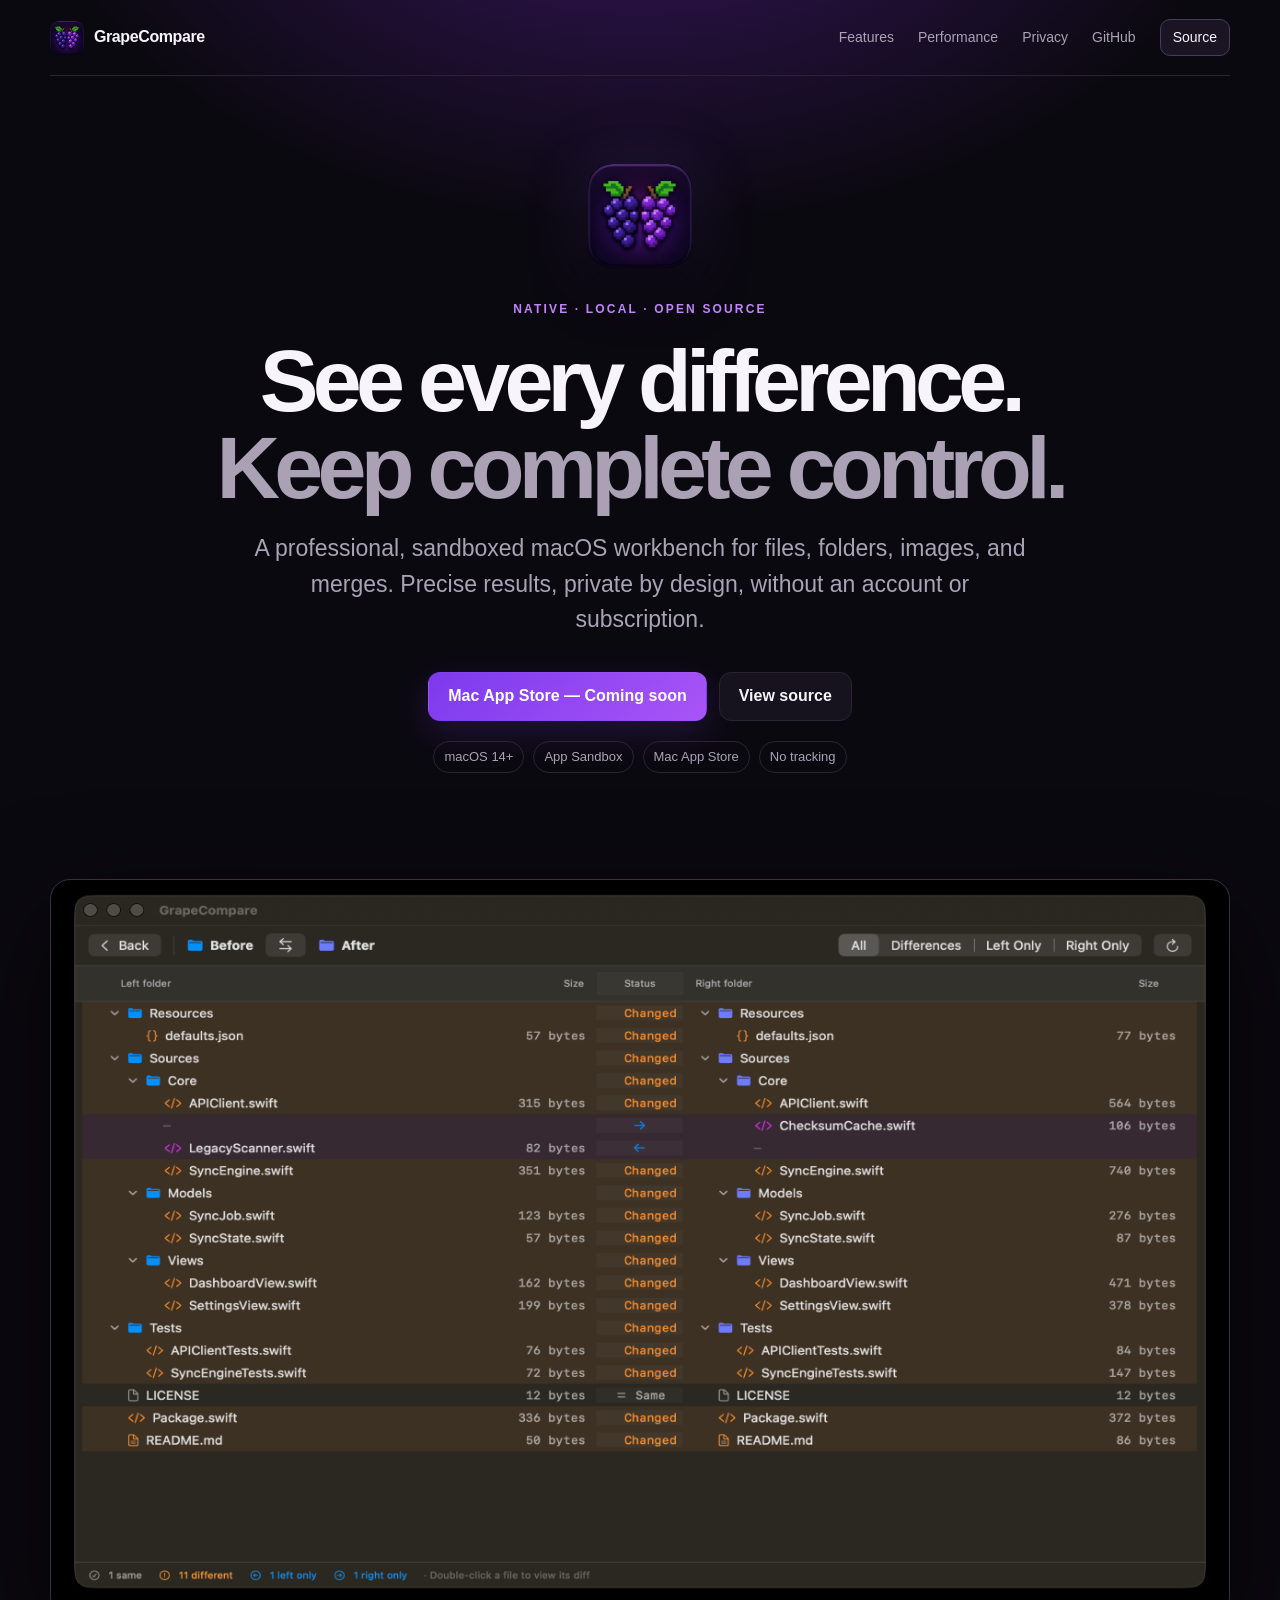
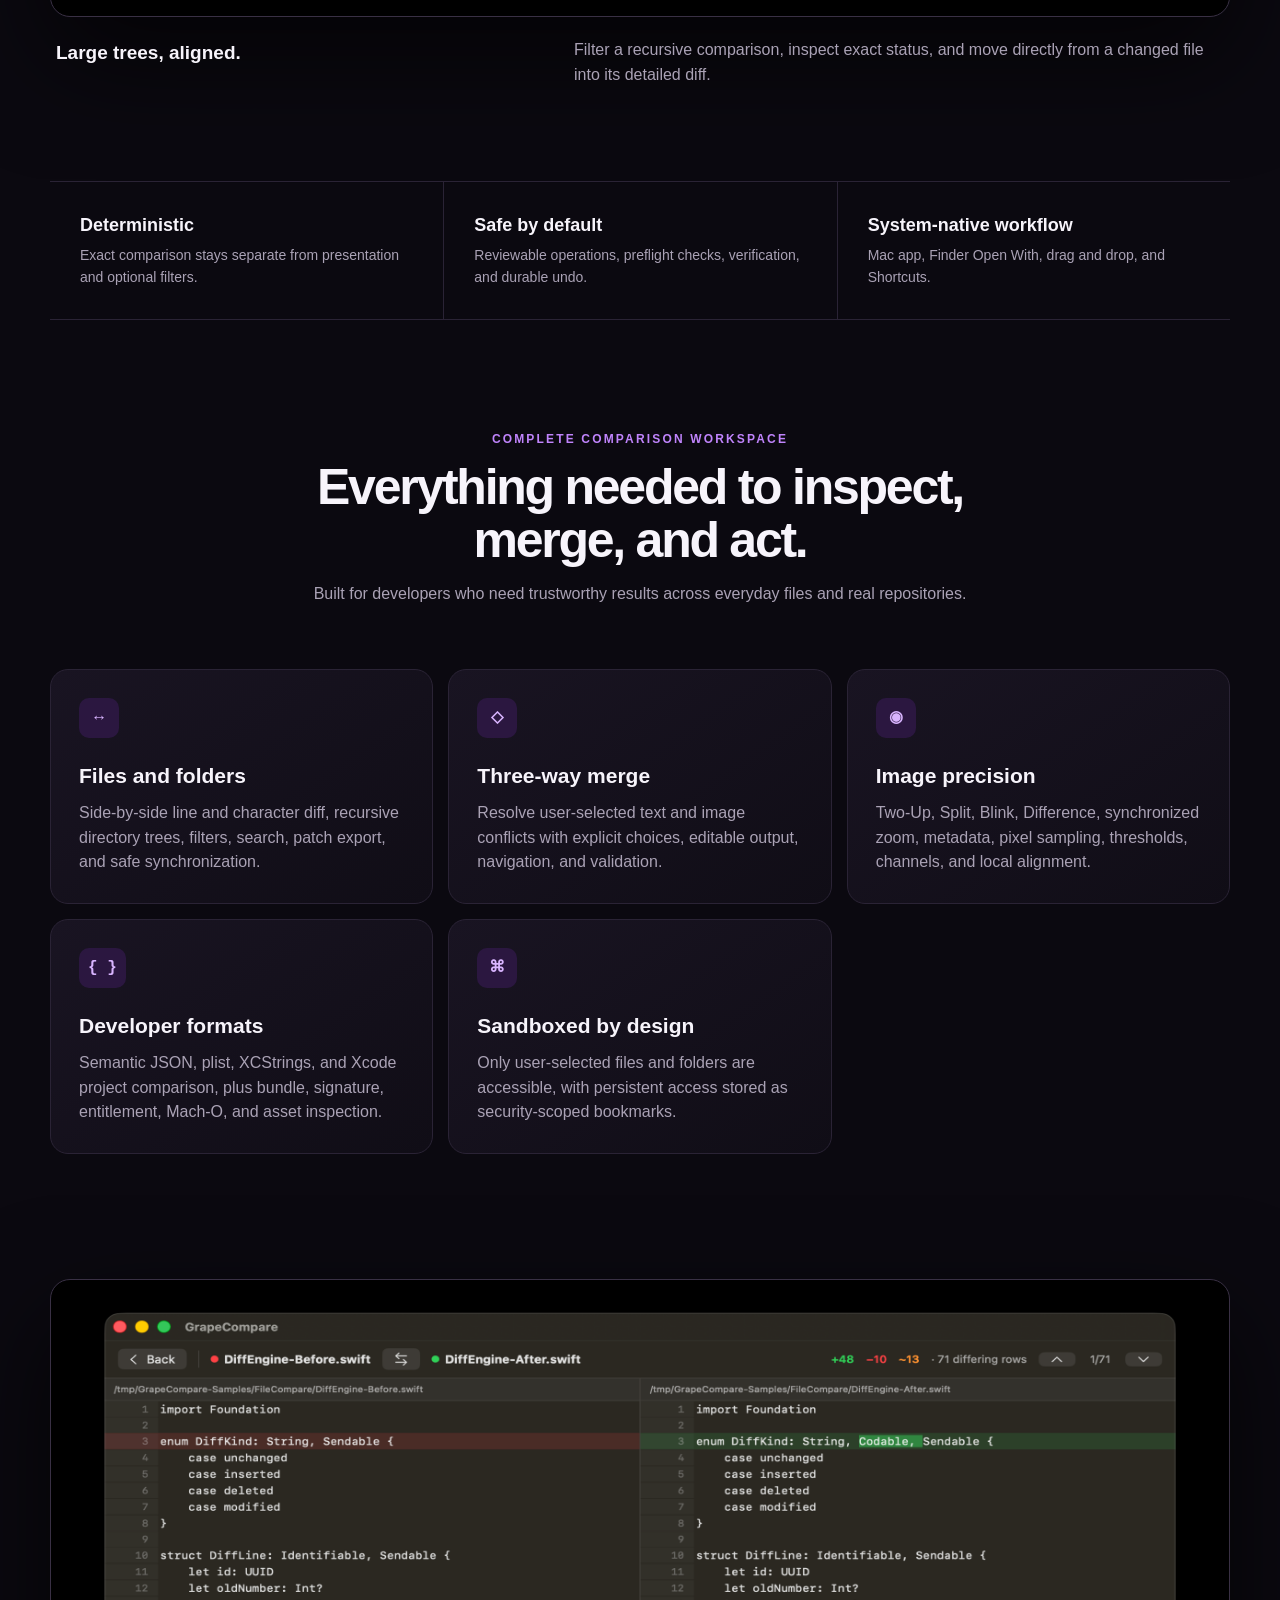
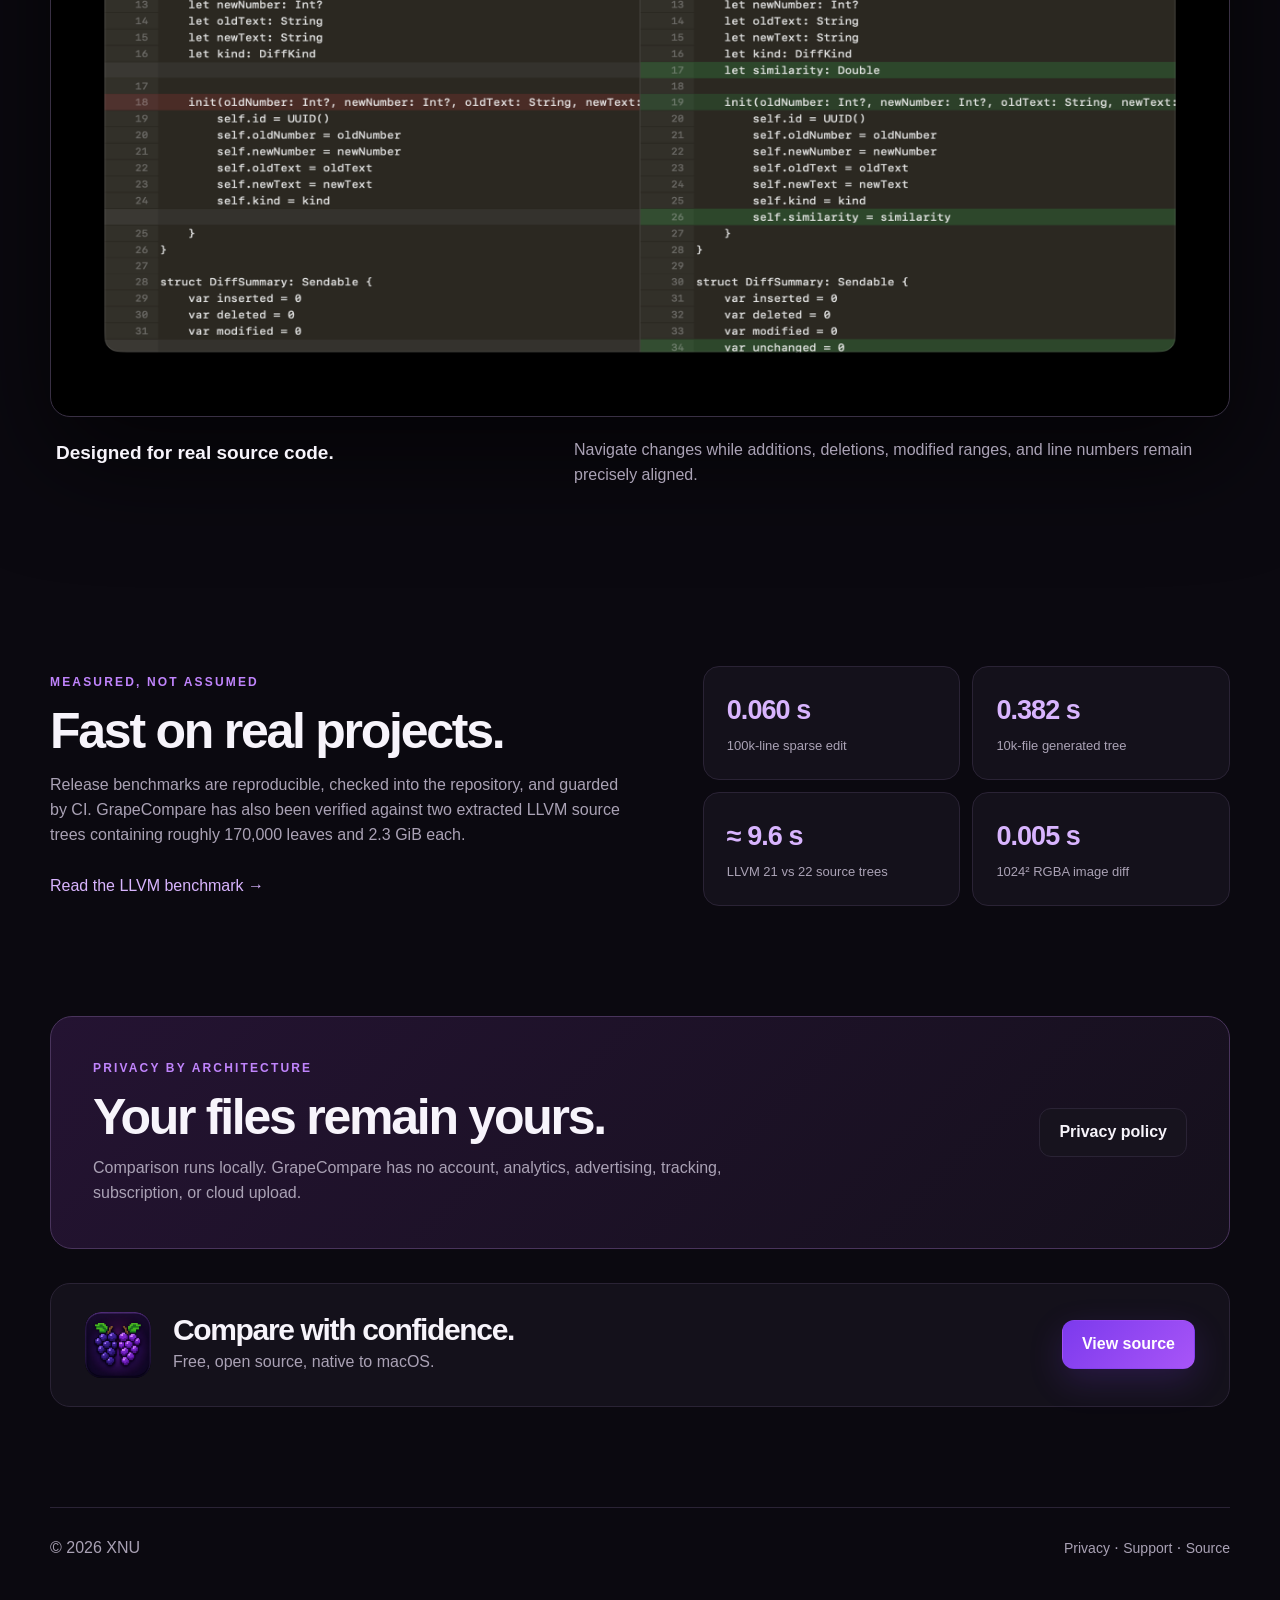
==== commit 0ddba828: "docs: prepare App Store listing materials" ====
--- a/docs/index.html
+++ b/docs/index.html
@@ -96,7 +96,7 @@
     </section>
   </main>
 
-  <footer class="wrap"><span>© 2026 XNU</span><span><a href="privacy.html">Privacy</a> · <a href="https://github.com/everettjf/grapecompare">Source</a> · <a href="https://github.com/everettjf/grapecompare/issues">Support</a></span></footer>
+  <footer class="wrap"><span>© 2026 XNU</span><span><a href="privacy.html">Privacy</a> · <a href="support.html">Support</a> · <a href="https://github.com/everettjf/grapecompare">Source</a></span></footer>
   <script src="copy-command.js"></script>
 </body>
 </html>
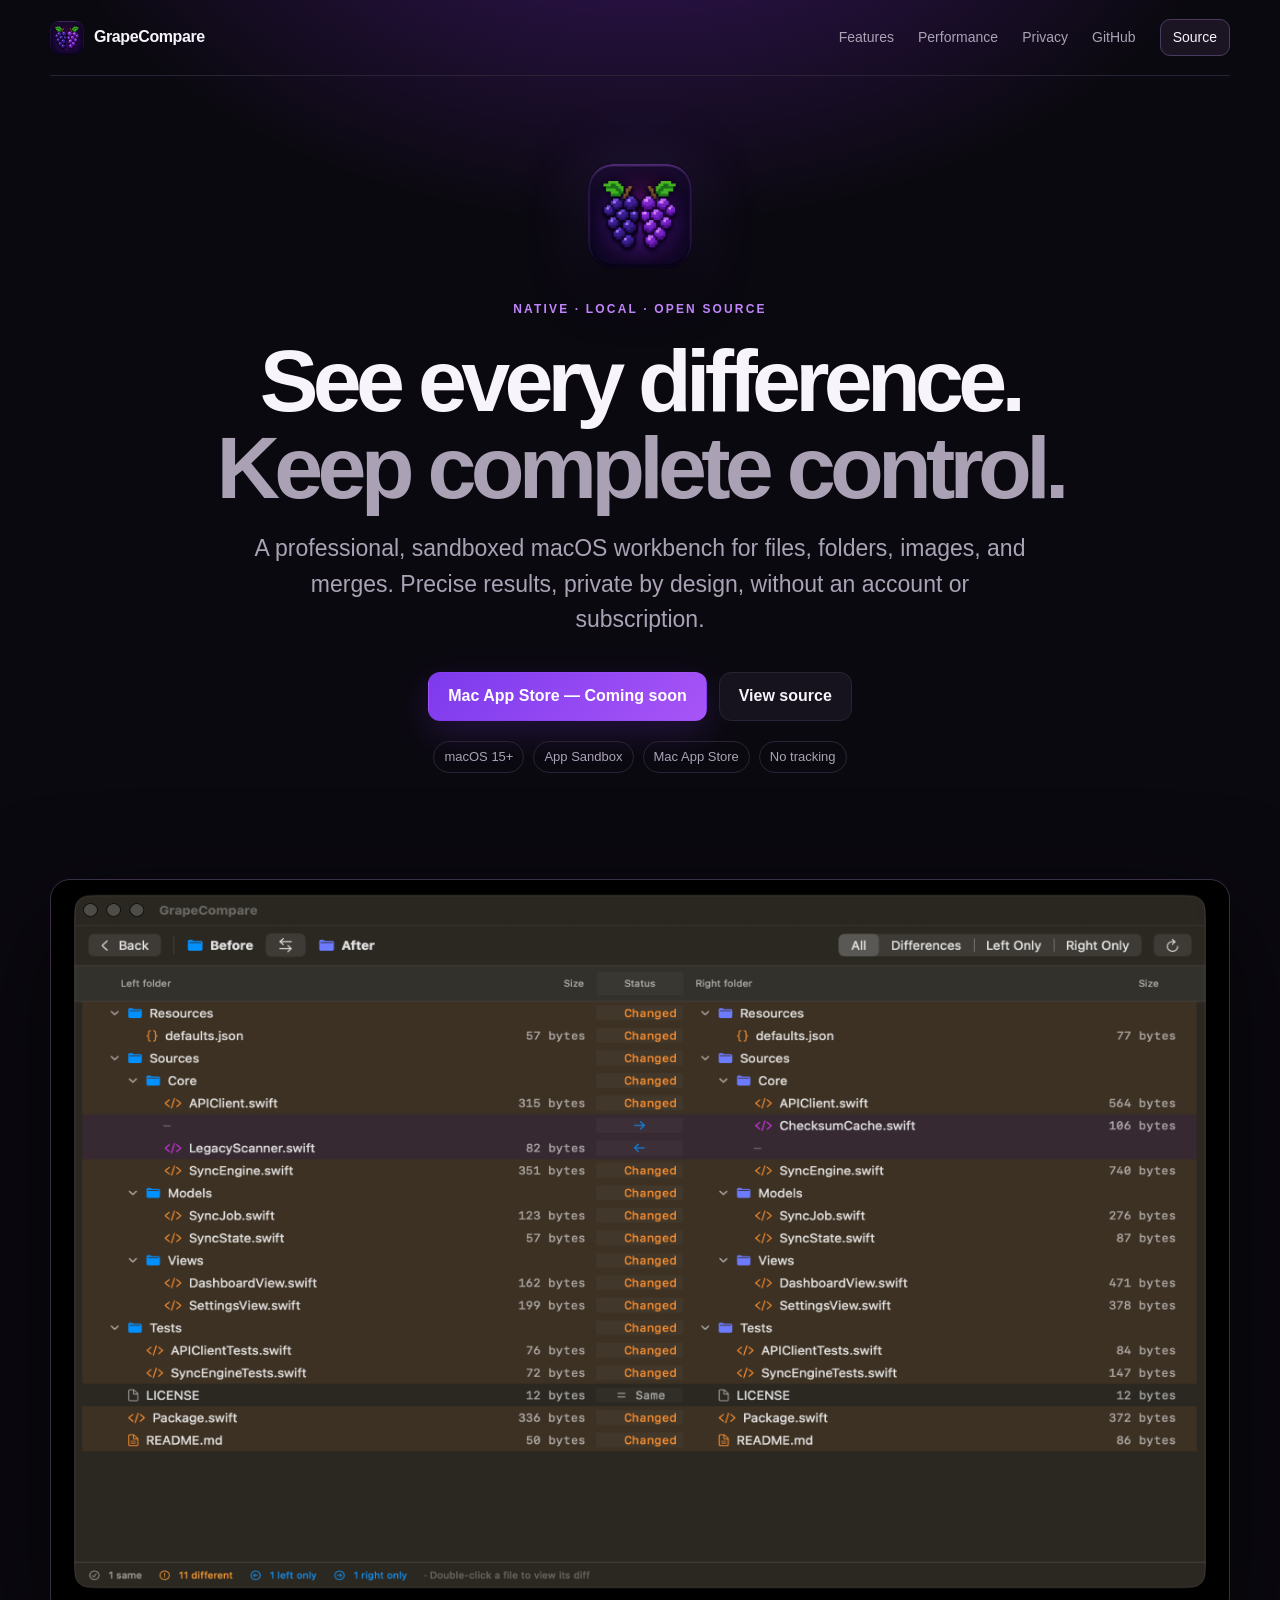
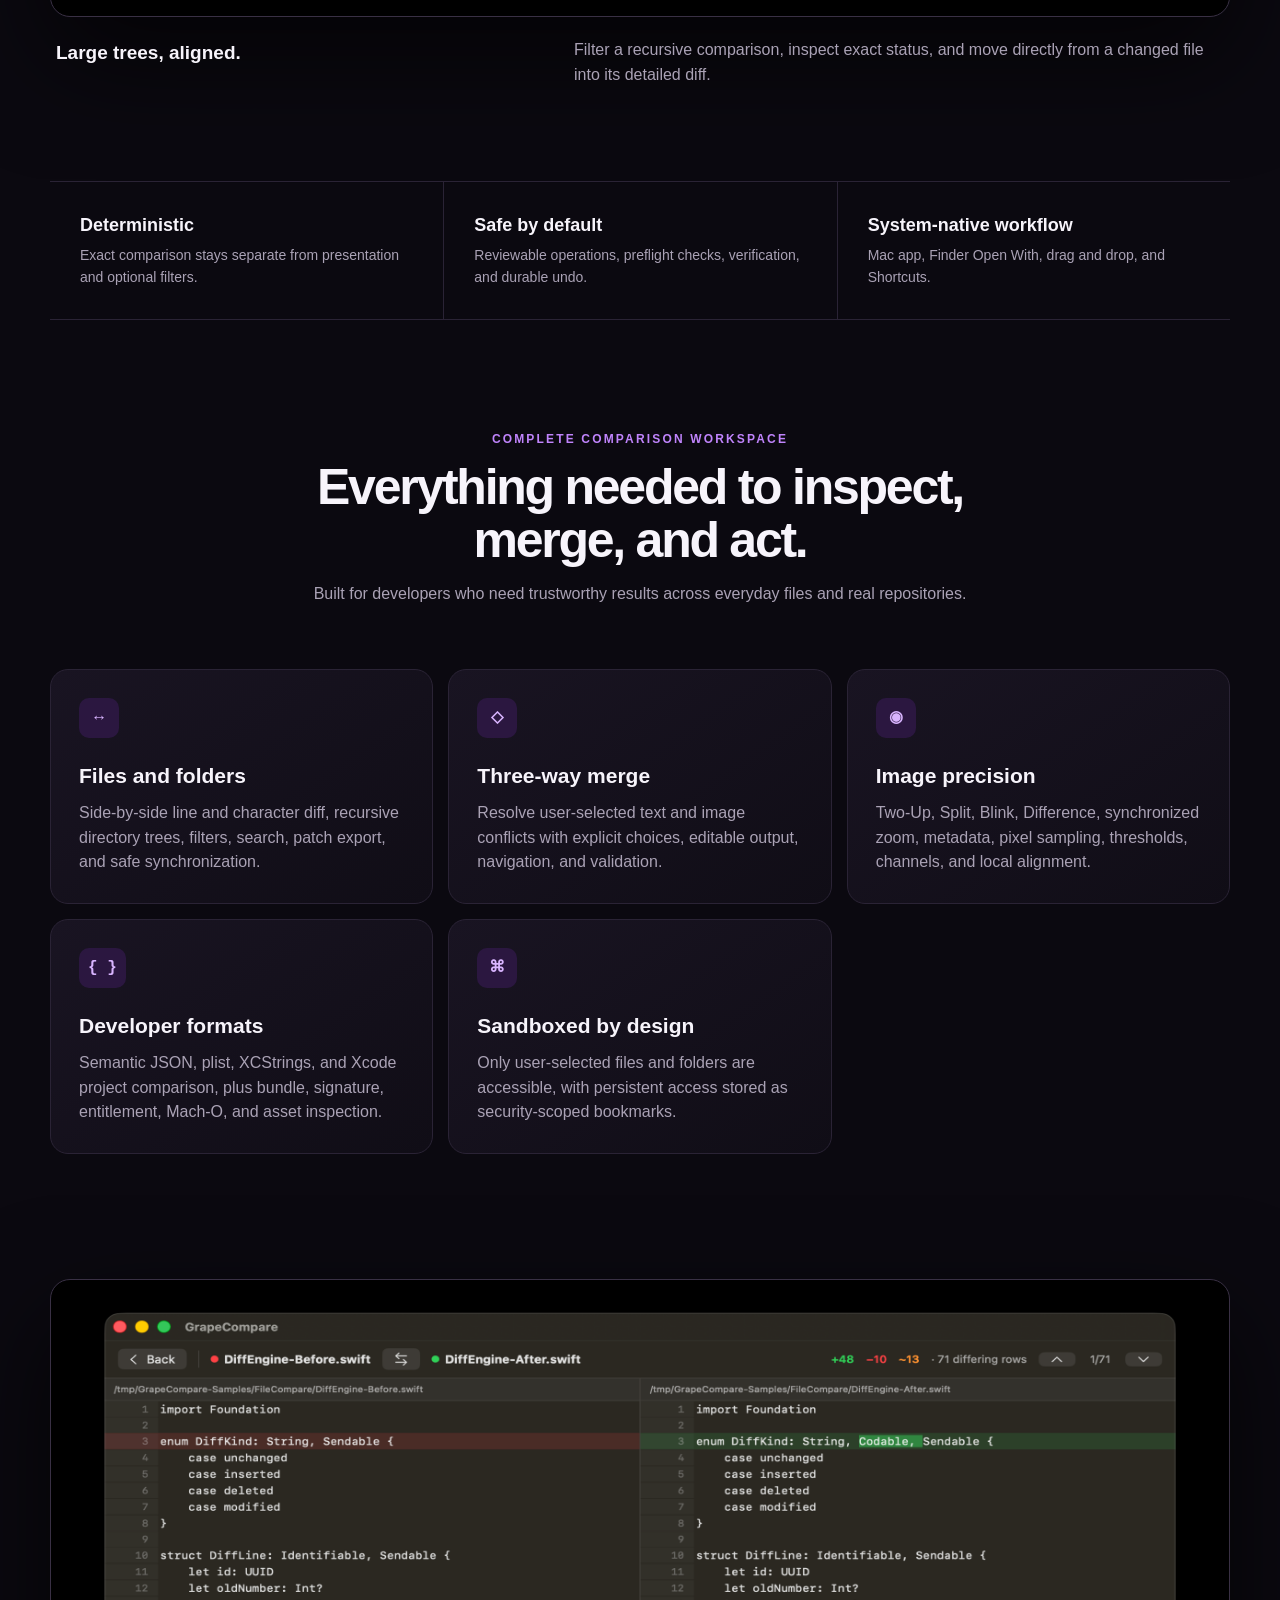
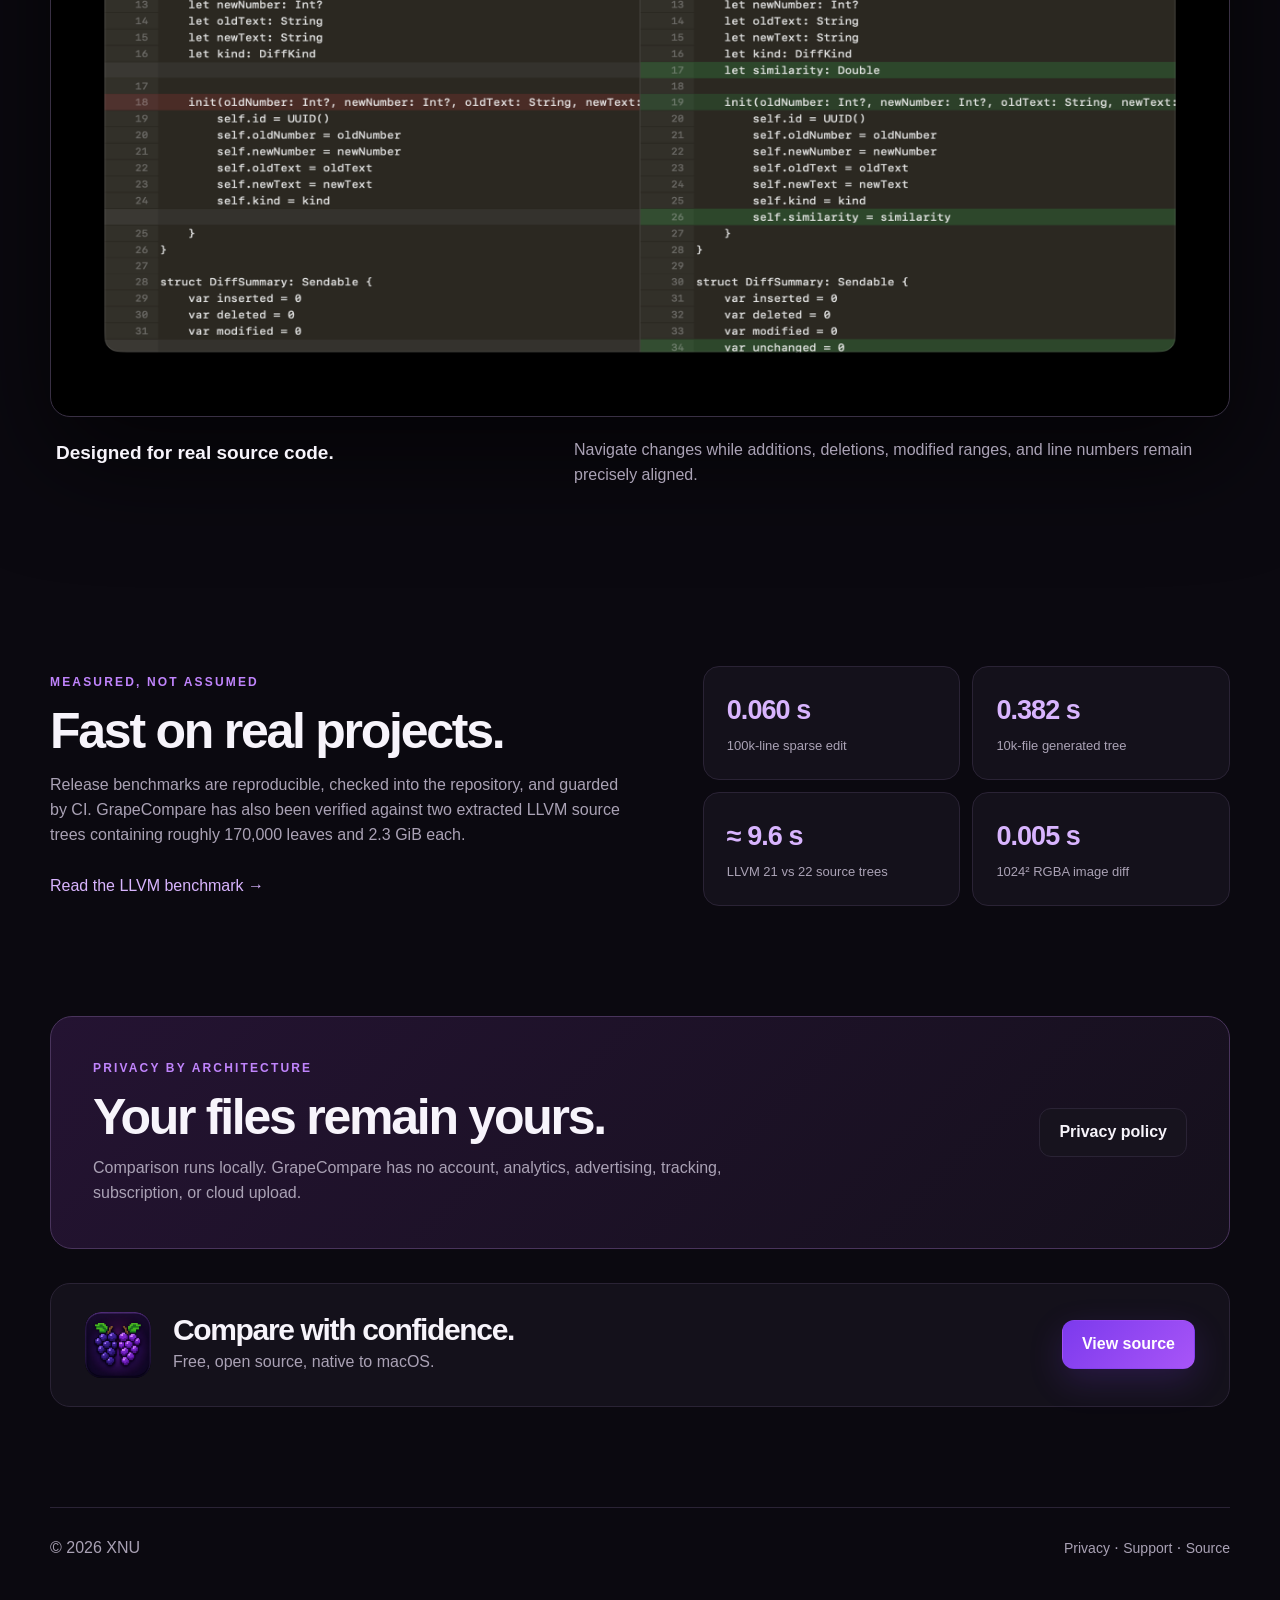
==== commit 5e3b35d0: "build: require macOS 15" ====
--- a/docs/index.html
+++ b/docs/index.html
@@ -36,7 +36,7 @@
         <span class="button primary" aria-label="Mac App Store release in preparation">Mac App Store — Coming soon</span>
         <a class="button" href="https://github.com/everettjf/grapecompare">View source</a>
       </div>
-      <div class="trust"><span>macOS 14+</span><span>App Sandbox</span><span>Mac App Store</span><span>No tracking</span></div>
+      <div class="trust"><span>macOS 15+</span><span>App Sandbox</span><span>Mac App Store</span><span>No tracking</span></div>
     </section>
 
     <section class="showcase wrap">
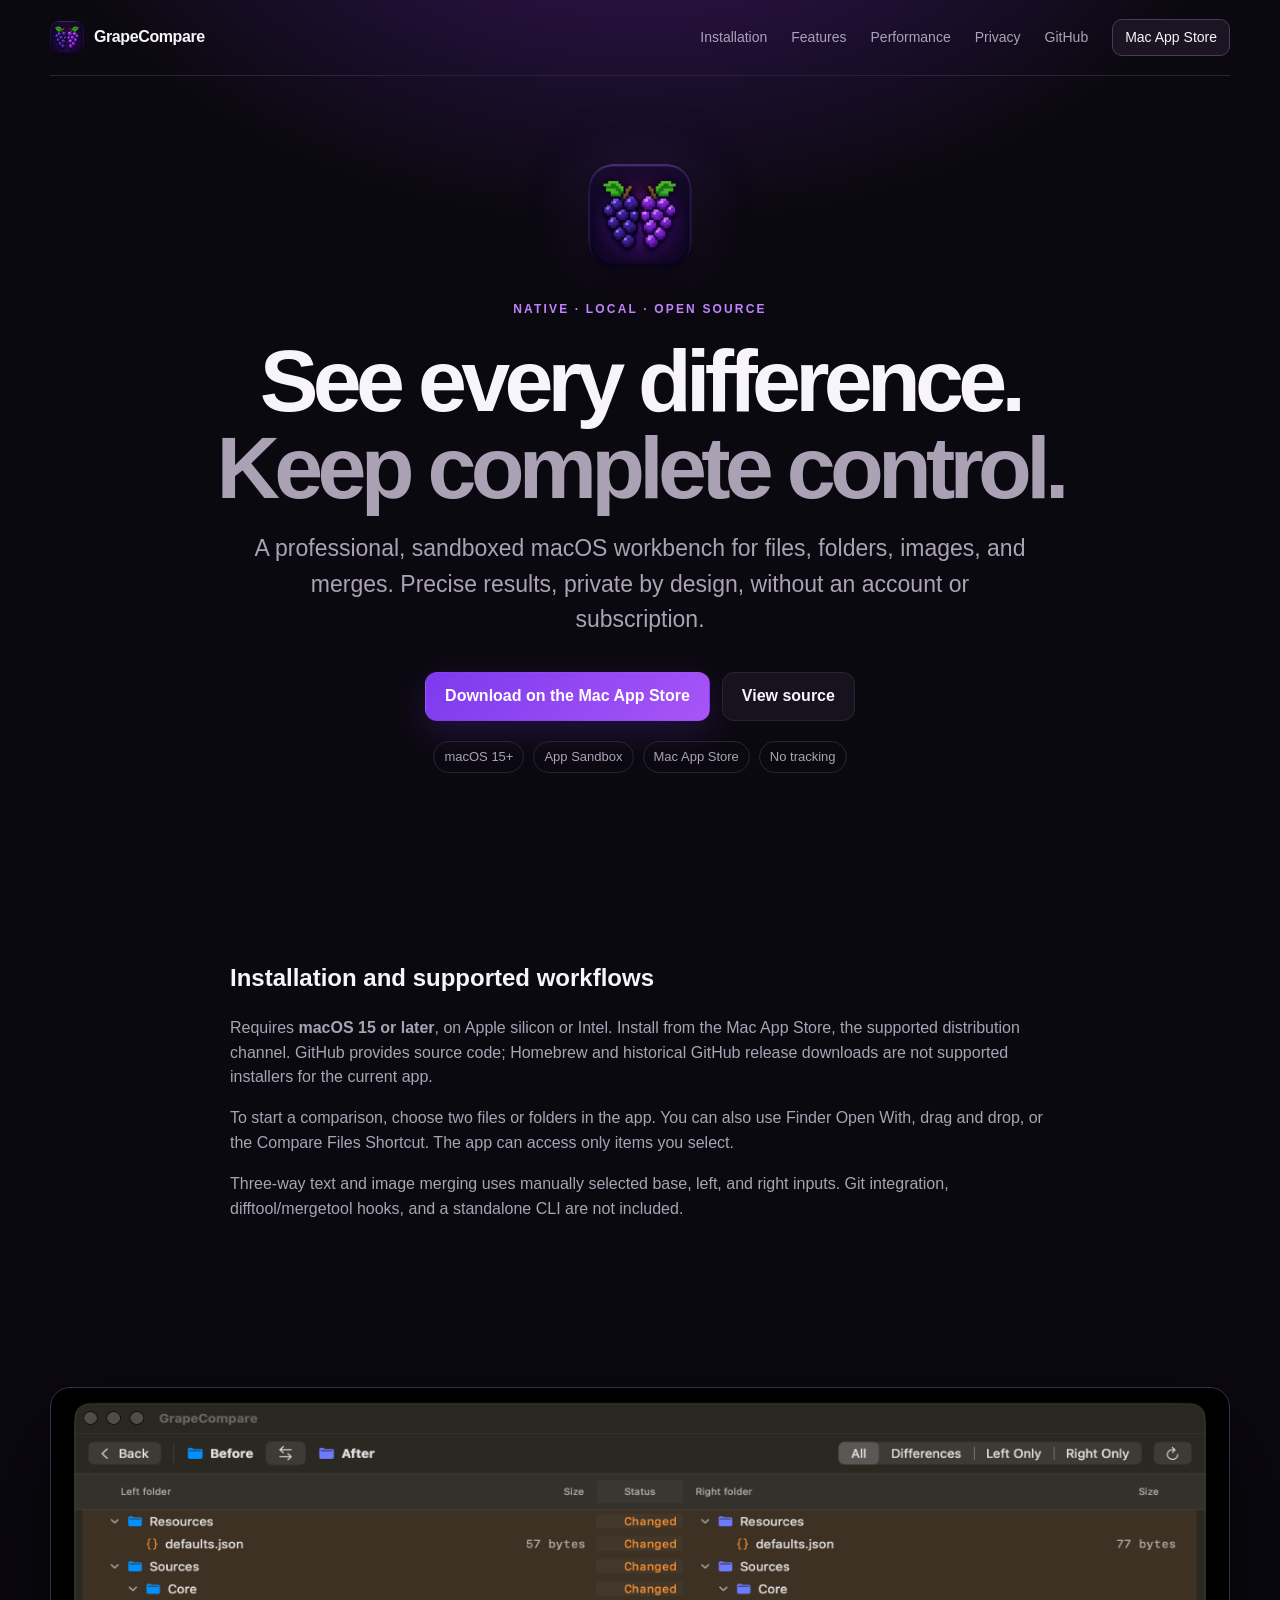
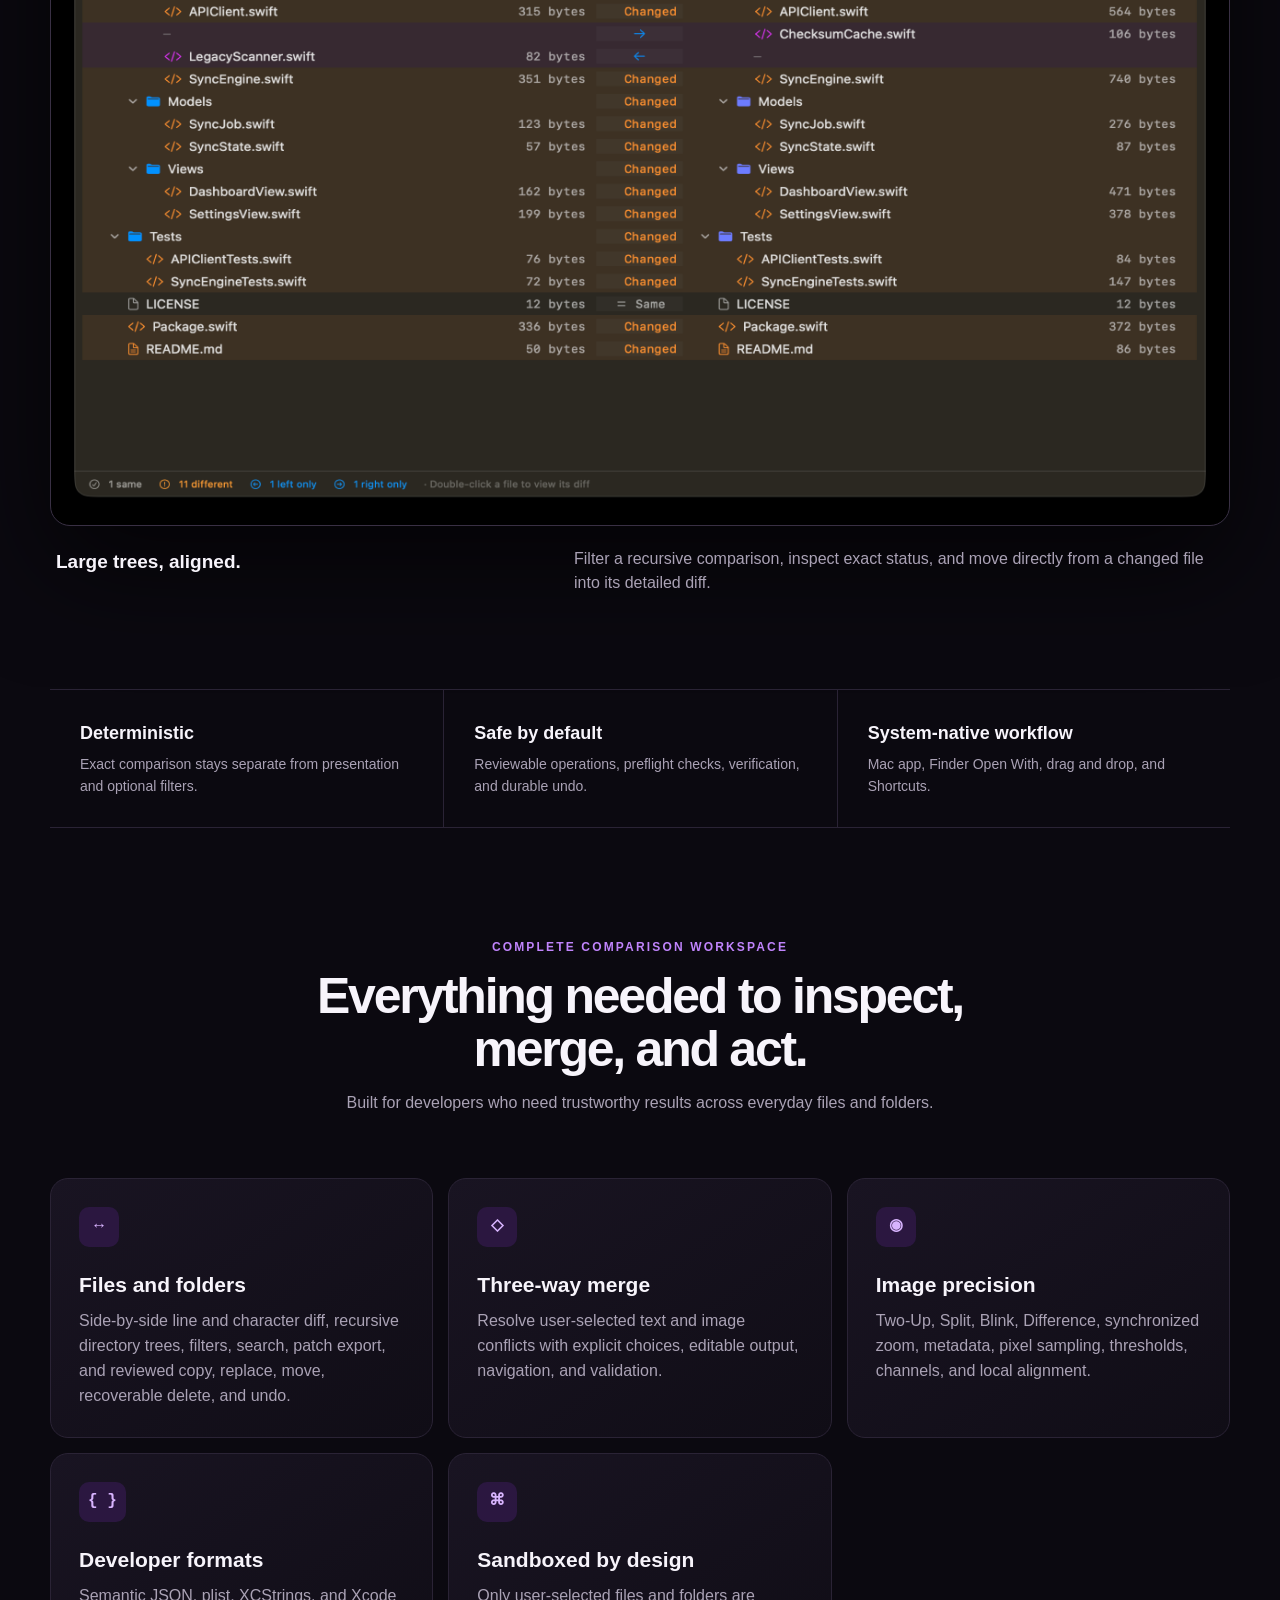
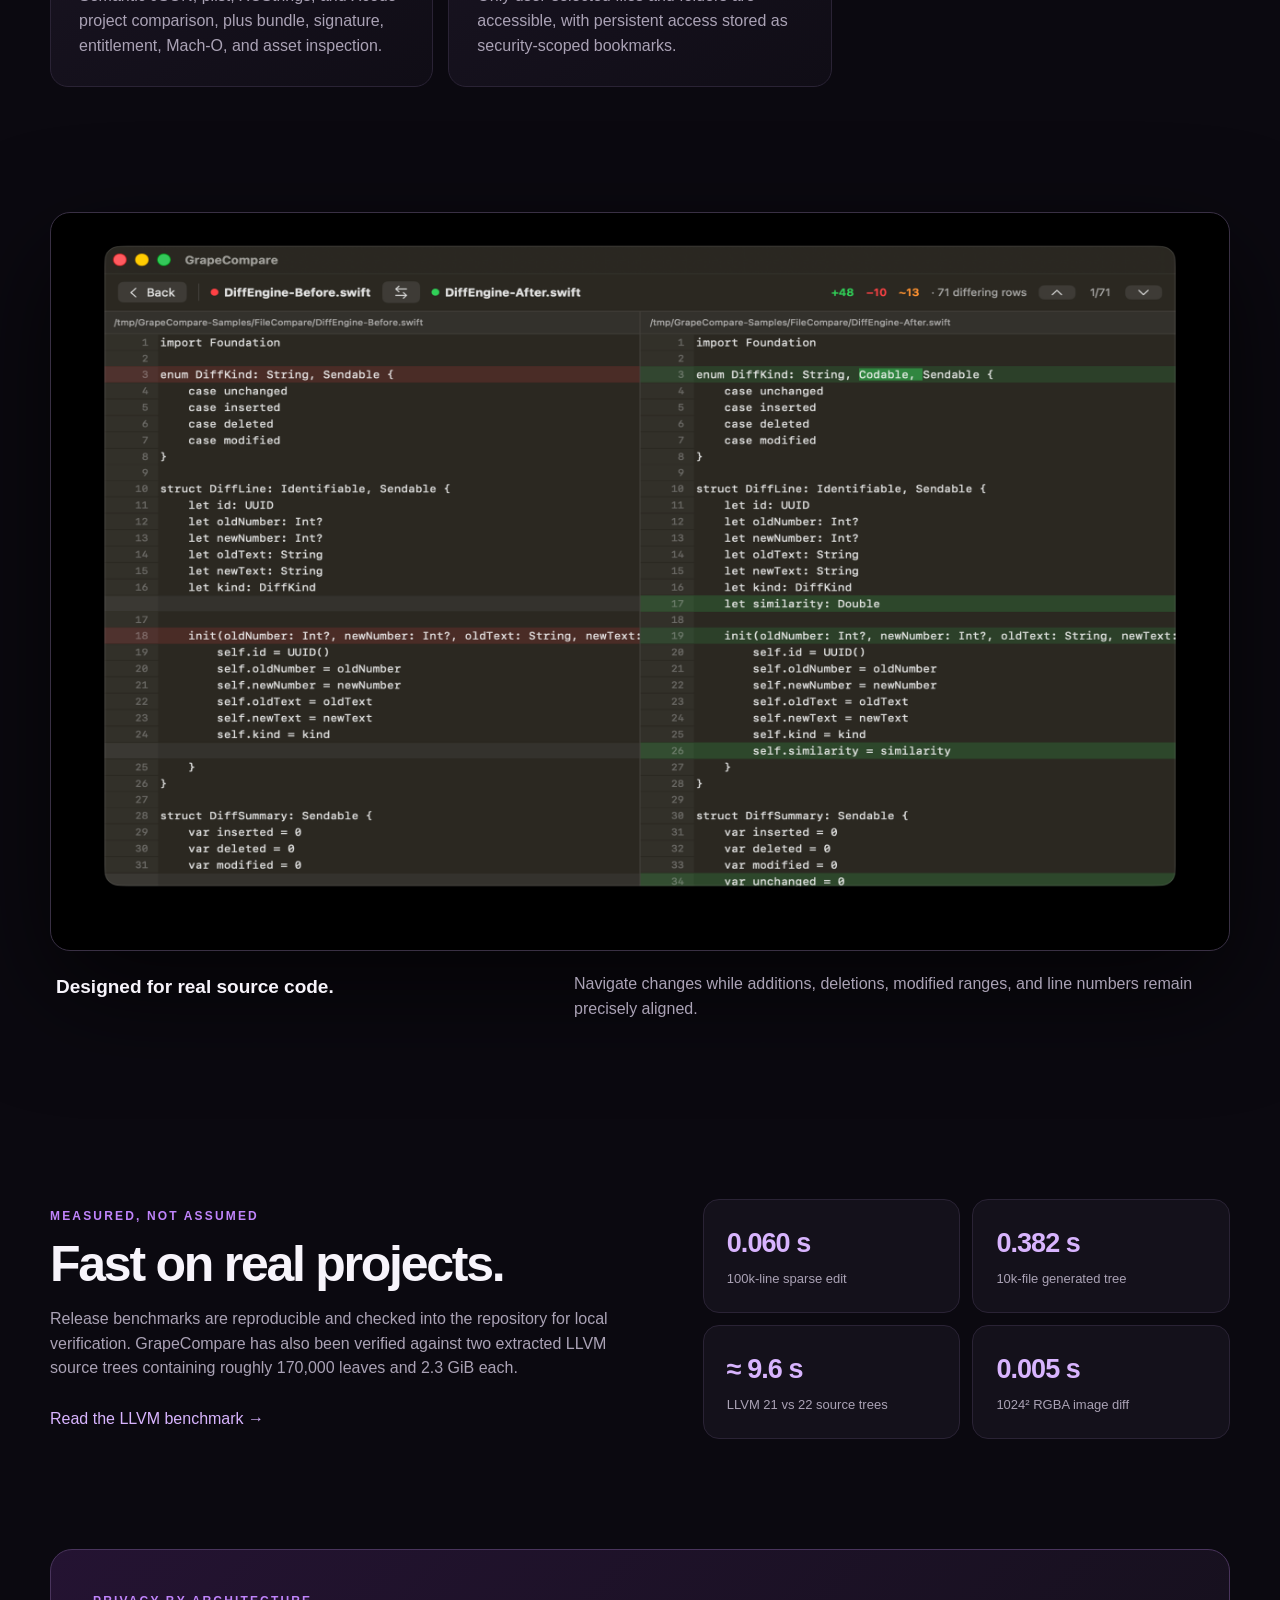
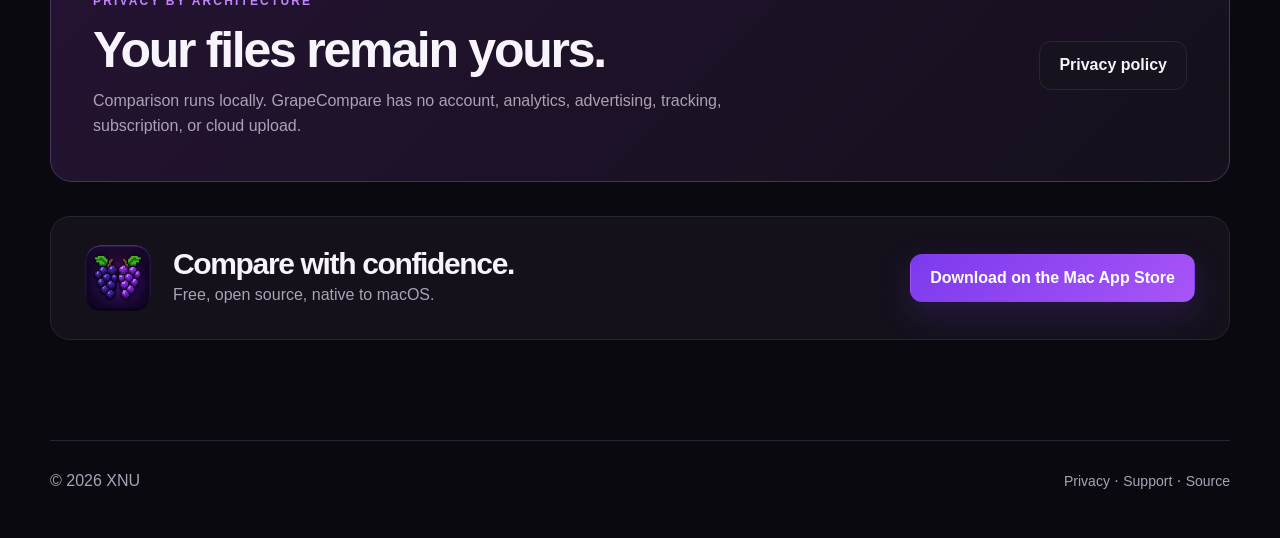
==== commit 021b08b0: "Align product docs and website with Mac App Store availability" ====
--- a/docs/index.html
+++ b/docs/index.html
@@ -12,17 +12,17 @@
   <link rel="icon" href="assets/app-icon.png">
   <link rel="apple-touch-icon" href="assets/app-icon.png">
   <link rel="stylesheet" href="style.css">
-  <link rel="stylesheet" href="copy-command.css">
 </head>
 <body>
   <nav class="nav wrap" aria-label="Main navigation">
     <a class="brand" href="./"><img src="assets/app-icon.png" alt="">GrapeCompare</a>
     <div class="nav-links">
+      <a href="#installation">Installation</a>
       <a href="#features">Features</a>
       <a href="#performance">Performance</a>
-      <a href="privacy.html">Privacy</a>
+      <a href="privacy/">Privacy</a>
       <a href="https://github.com/everettjf/grapecompare">GitHub</a>
-      <a class="nav-download" href="https://github.com/everettjf/grapecompare" target="_blank" rel="noopener noreferrer">Source</a>
+      <a class="nav-download" href="https://apps.apple.com/us/app/grapecompare/id6796778424?mt=12" target="_blank" rel="noopener noreferrer">Mac App Store</a>
     </div>
   </nav>
 
@@ -33,10 +33,17 @@
       <h1>See every difference.<br><span>Keep complete control.</span></h1>
       <p class="lead">A professional, sandboxed macOS workbench for files, folders, images, and merges. Precise results, private by design, without an account or subscription.</p>
       <div class="actions">
-        <span class="button primary" aria-label="Mac App Store release in preparation">Mac App Store — Coming soon</span>
+        <a class="button primary" href="https://apps.apple.com/us/app/grapecompare/id6796778424?mt=12" target="_blank" rel="noopener noreferrer">Download on the Mac App Store</a>
         <a class="button" href="https://github.com/everettjf/grapecompare">View source</a>
       </div>
       <div class="trust"><span>macOS 15+</span><span>App Sandbox</span><span>Mac App Store</span><span>No tracking</span></div>
+    </section>
+
+    <section id="installation" class="policy wrap">
+      <h2>Installation and supported workflows</h2>
+      <p>Requires <strong>macOS 15 or later</strong>, on Apple silicon or Intel. Install from the <a href="https://apps.apple.com/us/app/grapecompare/id6796778424?mt=12" target="_blank" rel="noopener noreferrer">Mac App Store</a>, the supported distribution channel. GitHub provides source code; Homebrew and historical GitHub release downloads are not supported installers for the current app.</p>
+      <p>To start a comparison, choose two files or folders in the app. You can also use Finder Open With, drag and drop, or the Compare Files Shortcut. The app can access only items you select.</p>
+      <p>Three-way text and image merging uses manually selected base, left, and right inputs. Git integration, difftool/mergetool hooks, and a standalone CLI are not included.</p>
     </section>
 
     <section class="showcase wrap">
@@ -53,11 +60,11 @@
     <section id="features" class="section-heading wrap">
       <div class="eyebrow">Complete comparison workspace</div>
       <h2>Everything needed to inspect, merge, and act.</h2>
-      <p>Built for developers who need trustworthy results across everyday files and real repositories.</p>
+      <p>Built for developers who need trustworthy results across everyday files and folders.</p>
     </section>
 
     <section class="features wrap">
-      <article><span class="feature-icon">↔</span><h3>Files and folders</h3><p>Side-by-side line and character diff, recursive directory trees, filters, search, patch export, and safe synchronization.</p></article>
+      <article><span class="feature-icon">↔</span><h3>Files and folders</h3><p>Side-by-side line and character diff, recursive directory trees, filters, search, patch export, and reviewed copy, replace, move, recoverable delete, and undo.</p></article>
       <article><span class="feature-icon">◇</span><h3>Three-way merge</h3><p>Resolve user-selected text and image conflicts with explicit choices, editable output, navigation, and validation.</p></article>
       <article><span class="feature-icon">◉</span><h3>Image precision</h3><p>Two-Up, Split, Blink, Difference, synchronized zoom, metadata, pixel sampling, thresholds, channels, and local alignment.</p></article>
       <article><span class="feature-icon">{ }</span><h3>Developer formats</h3><p>Semantic JSON, plist, XCStrings, and Xcode project comparison, plus bundle, signature, entitlement, Mach-O, and asset inspection.</p></article>
@@ -73,7 +80,7 @@
       <div>
         <div class="eyebrow">Measured, not assumed</div>
         <h2>Fast on real projects.</h2>
-        <p>Release benchmarks are reproducible, checked into the repository, and guarded by CI. GrapeCompare has also been verified against two extracted LLVM source trees containing roughly 170,000 leaves and 2.3 GiB each.</p>
+        <p>Release benchmarks are reproducible and checked into the repository for local verification. GrapeCompare has also been verified against two extracted LLVM source trees containing roughly 170,000 leaves and 2.3 GiB each.</p>
         <a href="https://github.com/everettjf/grapecompare/blob/main/docs/llvm-real-world-benchmark.md">Read the LLVM benchmark →</a>
       </div>
       <dl>
@@ -86,17 +93,16 @@
 
     <section class="privacy-callout wrap">
       <div><div class="eyebrow">Privacy by architecture</div><h2>Your files remain yours.</h2><p>Comparison runs locally. GrapeCompare has no account, analytics, advertising, tracking, subscription, or cloud upload.</p></div>
-      <a class="button" href="privacy.html">Privacy policy</a>
+      <a class="button" href="privacy/">Privacy policy</a>
     </section>
 
     <section class="final-cta wrap">
       <img src="assets/app-icon.png" alt="">
       <div><h2>Compare with confidence.</h2><p>Free, open source, native to macOS.</p></div>
-      <a class="button primary" href="https://github.com/everettjf/grapecompare" target="_blank" rel="noopener noreferrer">View source</a>
+      <a class="button primary" href="https://apps.apple.com/us/app/grapecompare/id6796778424?mt=12" target="_blank" rel="noopener noreferrer">Download on the Mac App Store</a>
     </section>
   </main>
 
-  <footer class="wrap"><span>© 2026 XNU</span><span><a href="privacy.html">Privacy</a> · <a href="support.html">Support</a> · <a href="https://github.com/everettjf/grapecompare">Source</a></span></footer>
-  <script src="copy-command.js"></script>
+  <footer class="wrap"><span>© 2026 XNU</span><span><a href="privacy/">Privacy</a> · <a href="support.html">Support</a> · <a href="https://github.com/everettjf/grapecompare">Source</a></span></footer>
 </body>
 </html>
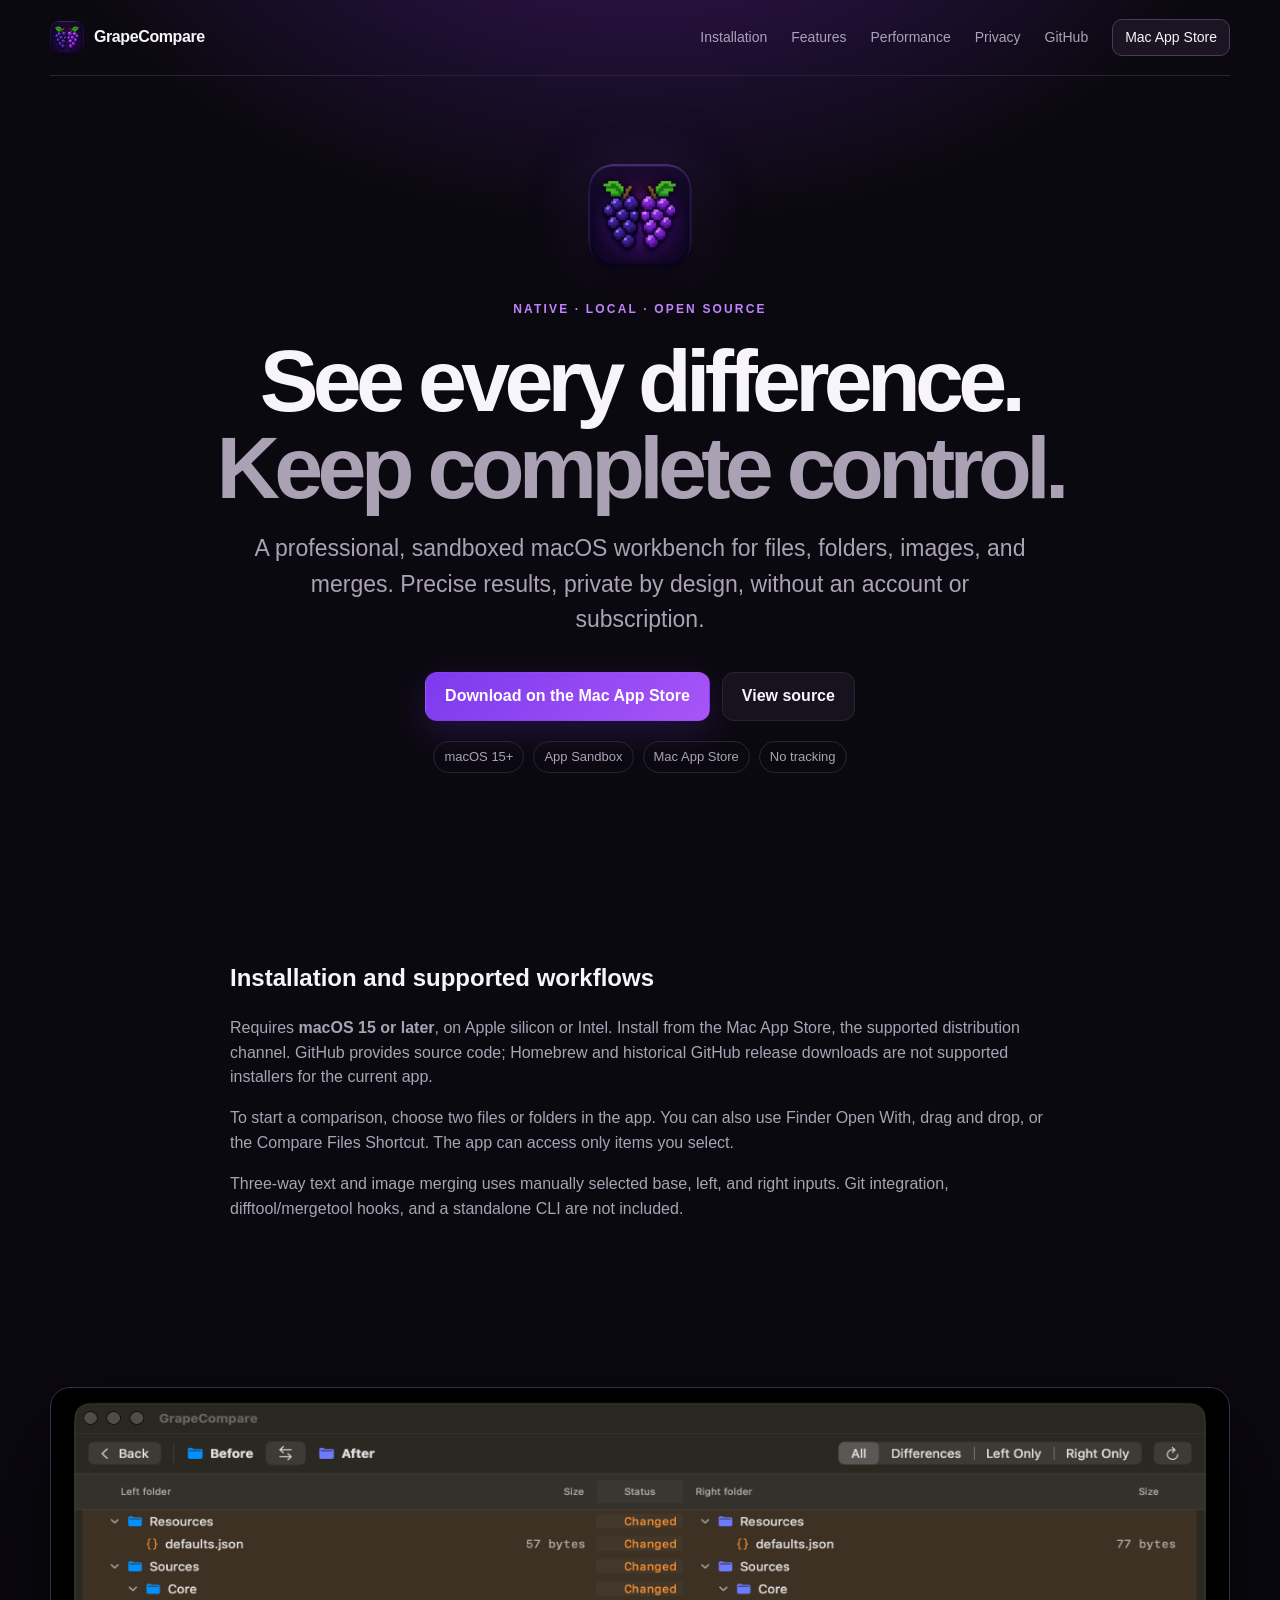
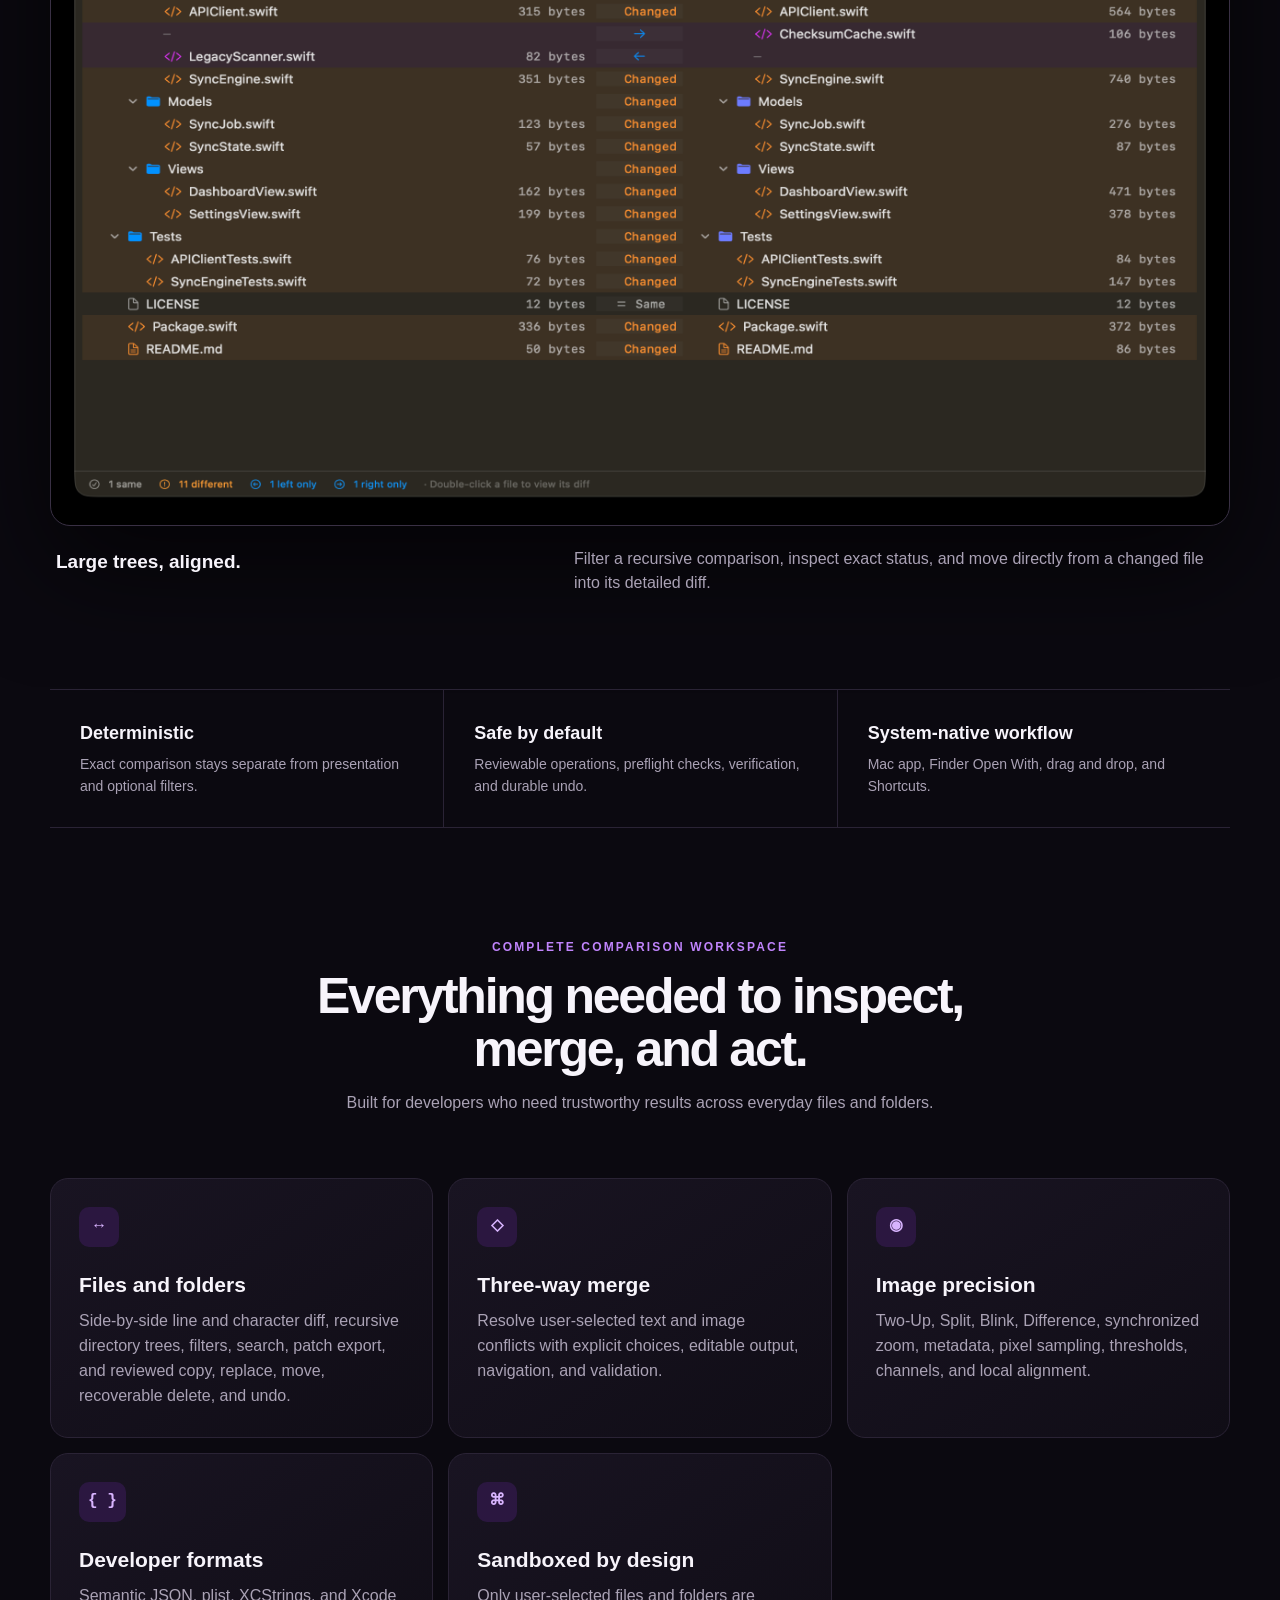
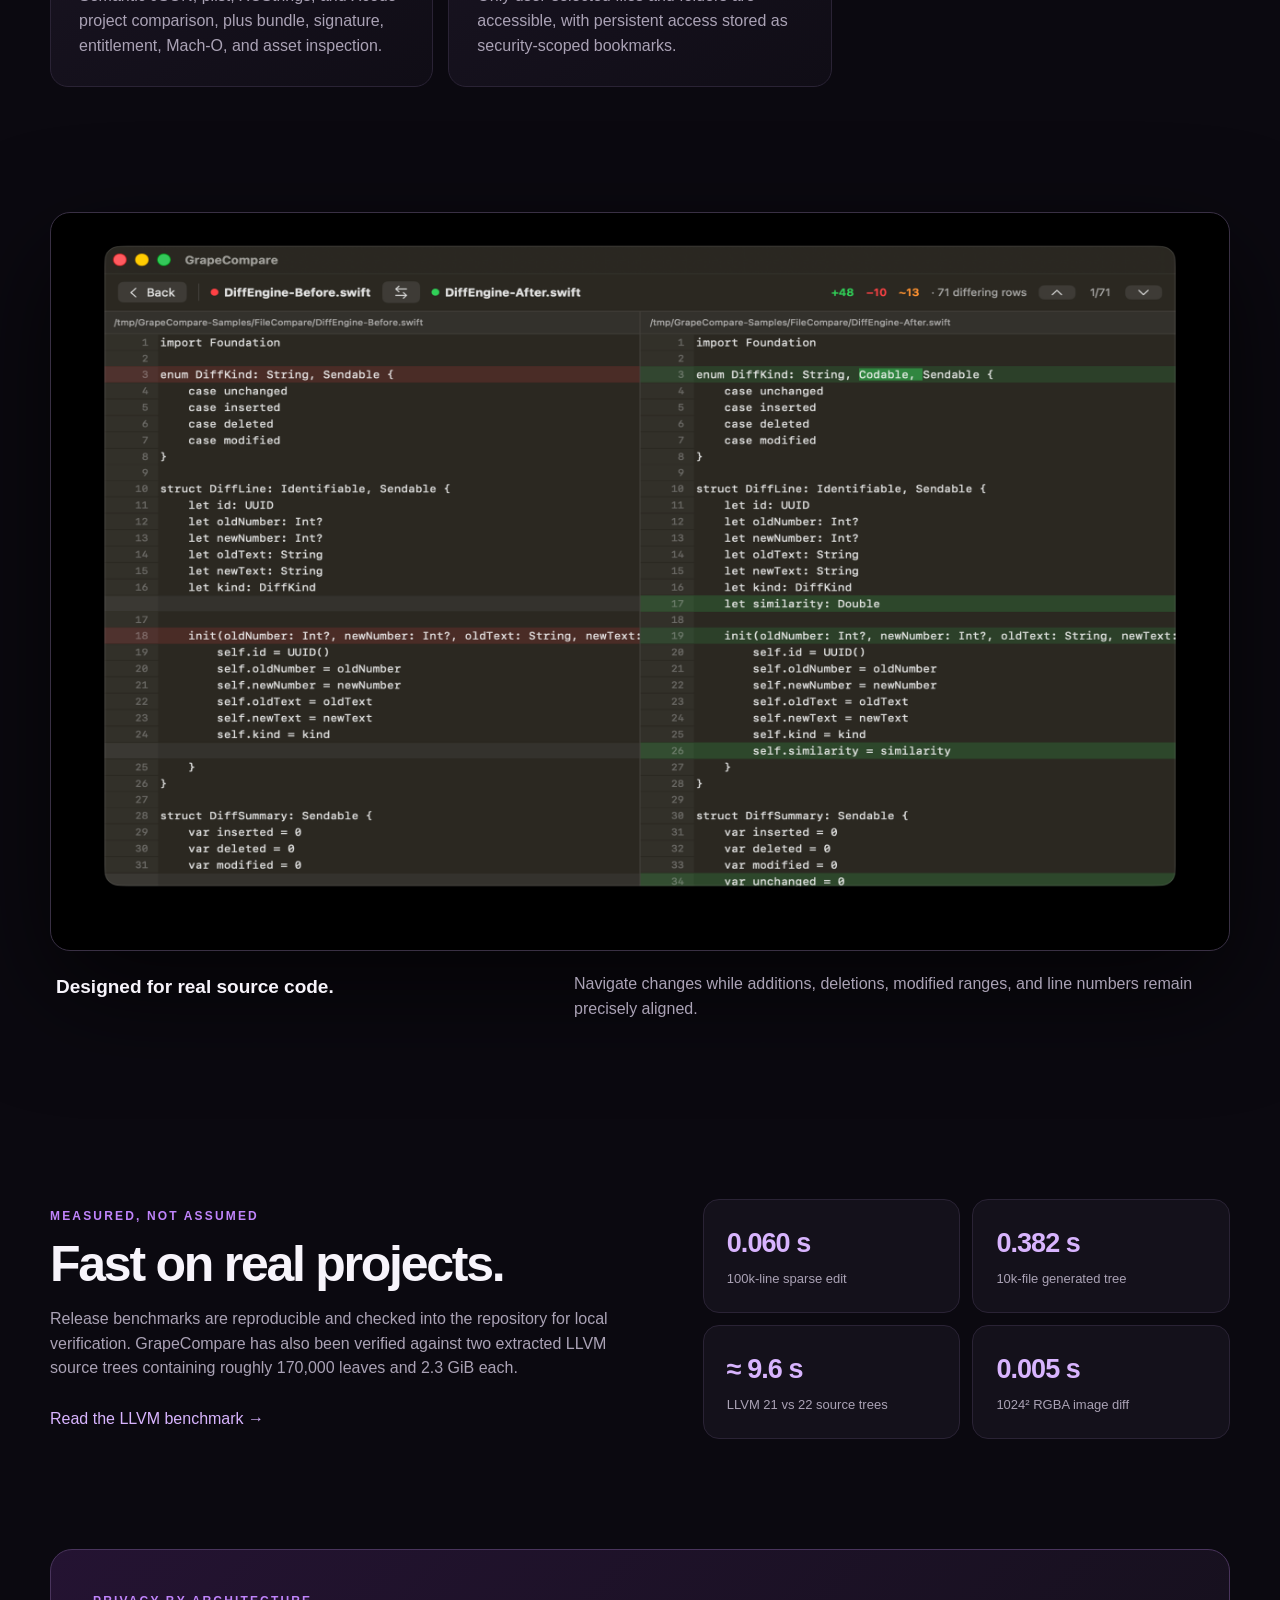
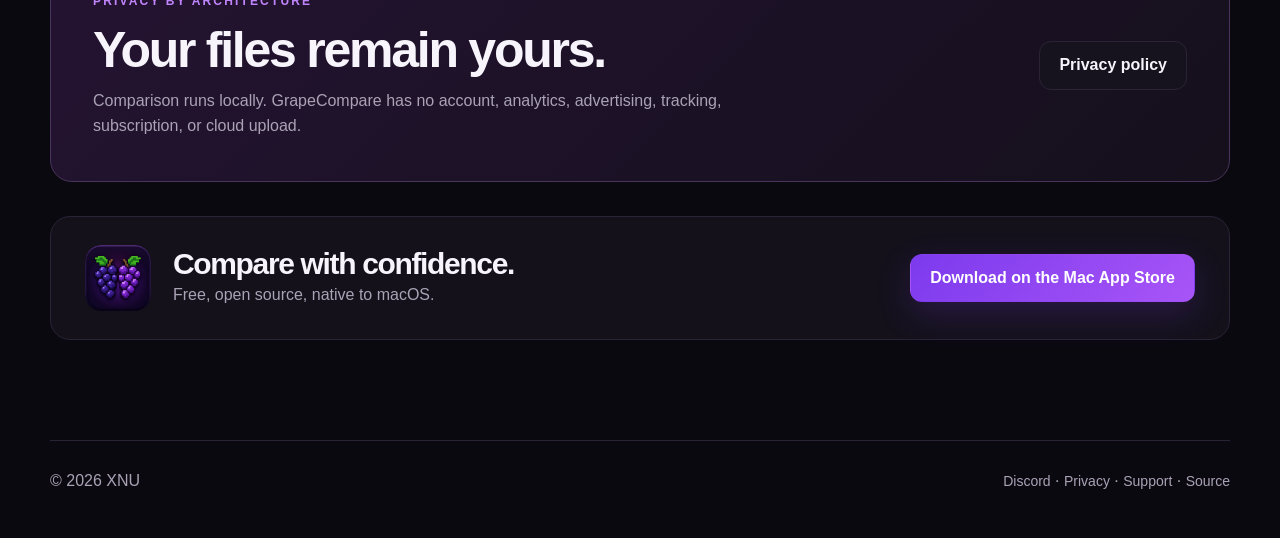
==== commit 456bd293: "Add Discord community link to website" ====
--- a/docs/index.html
+++ b/docs/index.html
@@ -103,6 +103,6 @@
     </section>
   </main>
 
-  <footer class="wrap"><span>© 2026 XNU</span><span><a href="privacy/">Privacy</a> · <a href="support.html">Support</a> · <a href="https://github.com/everettjf/grapecompare">Source</a></span></footer>
+  <footer class="wrap"><span>© 2026 XNU</span><span><a href="https://discord.gg/eGzEaP6TzR" target="_blank" rel="noopener noreferrer">Discord</a> · <a href="privacy/">Privacy</a> · <a href="support.html">Support</a> · <a href="https://github.com/everettjf/grapecompare">Source</a></span></footer>
 </body>
 </html>
